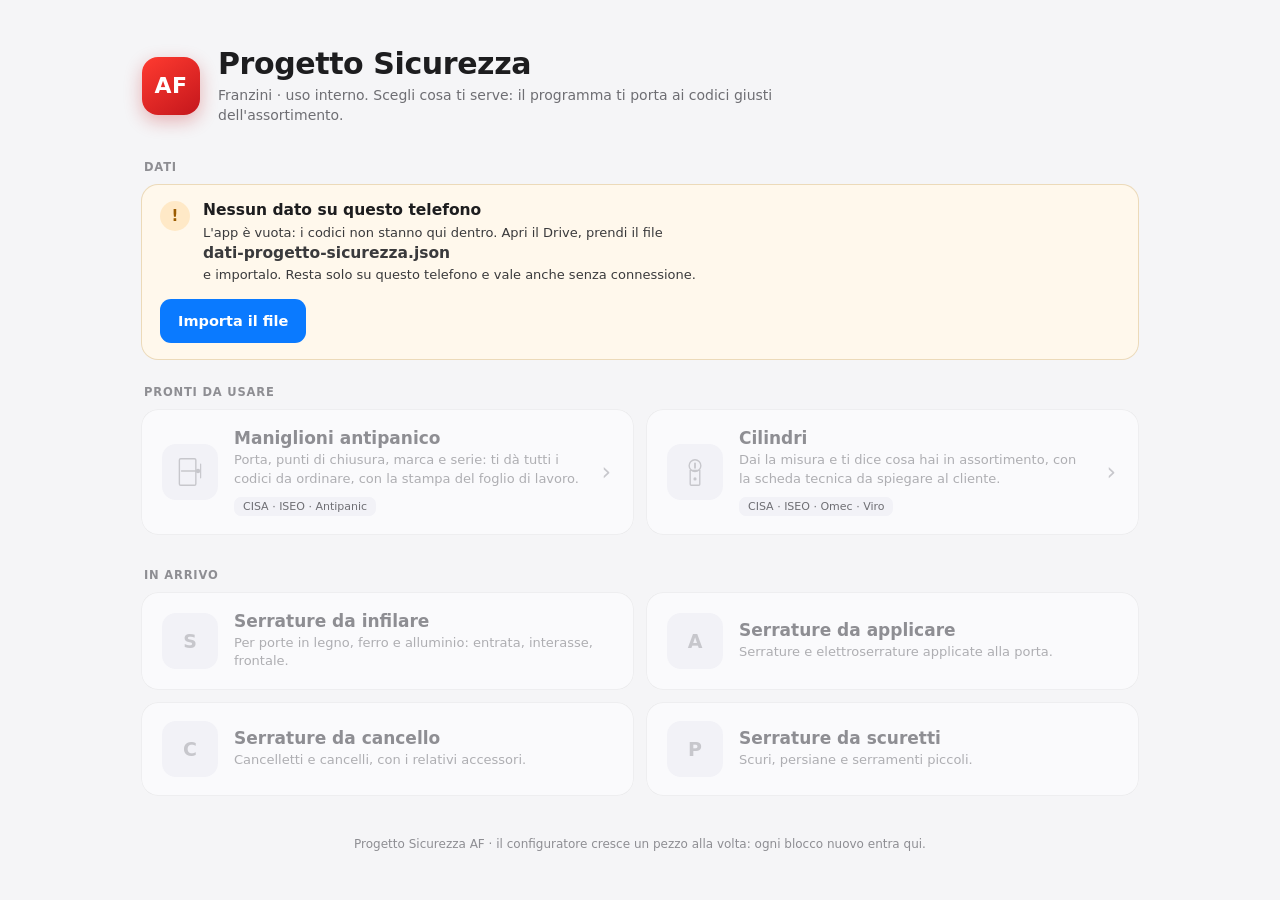
==== index.html @ cfb84ebc "App telefono Progetto Sicurezza AF: solo il programma, senza dati aziendali Interfaccia per cellular" ====
<!doctype html>
<html lang="it">
<head>
<meta charset="utf-8">
<title>Progetto Sicurezza AF</title>
<link rel="stylesheet" href="home.css">
<meta name="viewport" content="width=device-width,initial-scale=1,viewport-fit=cover">
<meta name="theme-color" content="#c4161c">
<meta name="apple-mobile-web-app-capable" content="yes">
<meta name="mobile-web-app-capable" content="yes">
<meta name="apple-mobile-web-app-status-bar-style" content="default">
<meta name="apple-mobile-web-app-title" content="Sicurezza AF">
<meta name="format-detection" content="telephone=no">
<link rel="apple-touch-icon" href="./ico/apple-touch-icon.png">
<link rel="icon" href="./ico/icona-192.png">
<link rel="manifest" href="./manifest.json">
<link rel="stylesheet" href="./mobile.css">
</head>
<body>
<div class="home">
 <header>
  <div class="logo">AF</div>
  <div class="tit">
   <h1>Progetto Sicurezza</h1>
   <p>Franzini · uso interno. Scegli cosa ti serve: il programma ti porta ai codici giusti dell'assortimento.</p>
  </div>
 </header>

 <h2 class="sec">DATI</h2>
 <div id="dati"></div>

 <h2 class="sec">PRONTI DA USARE</h2>
 <div class="grid">

  <a class="mod" href="maniglioni/index.html">
   <div class="ic">
    <svg viewBox="0 0 64 64" fill="none" stroke="currentColor" stroke-width="2.6" stroke-linecap="round">
     <rect x="12" y="7" width="31" height="50" rx="2.5" stroke-width="2.6"/>
     <path d="M16 30h31"/><circle cx="47" cy="30" r="4.2" fill="currentColor" stroke="none"/>
     <path d="M52 17v26" stroke-width="2.2"/>
    </svg>
   </div>
   <div class="tx">
    <b>Maniglioni antipanico</b>
    <p>Porta, punti di chiusura, marca e serie: ti dà tutti i codici da ordinare, con la stampa del foglio di lavoro.</p>
    <span class="tag">CISA · ISEO · Antipanic</span>
   </div>
   <div class="go">›</div>
  </a>

  <a class="mod" href="cilindri/index.html">
   <div class="ic">
    <svg viewBox="0 0 64 64" fill="none" stroke="currentColor" stroke-width="2.6" stroke-linecap="round">
     <circle cx="32" cy="20" r="11"/><path d="M23 29h18v26a2 2 0 0 1-2 2H25a2 2 0 0 1-2-2z"/>
     <path d="M32 16v8" stroke-width="3.4"/><circle cx="32" cy="45" r="3" fill="currentColor" stroke="none"/>
    </svg>
   </div>
   <div class="tx">
    <b>Cilindri</b>
    <p>Dai la misura e ti dice cosa hai in assortimento, con la scheda tecnica da spiegare al cliente.</p>
    <span class="tag">CISA · ISEO · Omec · Viro</span>
   </div>
   <div class="go">›</div>
  </a>

 </div>

 <h2 class="sec">IN ARRIVO</h2>
 <div class="grid">
  <div class="mod soon"><div class="ic">S</div><div class="tx"><b>Serrature da infilare</b><p>Per porte in legno, ferro e alluminio: entrata, interasse, frontale.</p></div></div>
  <div class="mod soon"><div class="ic">A</div><div class="tx"><b>Serrature da applicare</b><p>Serrature e elettroserrature applicate alla porta.</p></div></div>
  <div class="mod soon"><div class="ic">C</div><div class="tx"><b>Serrature da cancello</b><p>Cancelletti e cancelli, con i relativi accessori.</p></div></div>
  <div class="mod soon"><div class="ic">P</div><div class="tx"><b>Serrature da scuretti</b><p>Scuri, persiane e serramenti piccoli.</p></div></div>
 </div>

 <footer>Progetto Sicurezza AF · il configuratore cresce un pezzo alla volta: ogni blocco nuovo entra qui.</footer>
</div>
<script src="./dati.js"></script>
<script src="./dati-home.js"></script>
<script src="./mobile.js"></script>
<script>
if("serviceWorker" in navigator && location.protocol === "https:"){
  window.addEventListener("load", function(){
    navigator.serviceWorker.register("./sw.js", {scope:"./"}).catch(function(){});
  });
}
</script>
</body>
</html>
---- home.css ----
*{margin:0;padding:0;box-sizing:border-box;font-family:Inter,-apple-system,"Segoe UI",system-ui,sans-serif}
body{background:#f5f5f7;color:#1d1d1f;-webkit-font-smoothing:antialiased}
a{text-decoration:none;color:inherit}
.home{max-width:1060px;margin:0 auto;padding:46px 32px 40px}
header{display:flex;gap:18px;align-items:center;margin-bottom:34px}
.logo{width:58px;height:58px;border-radius:16px;background:linear-gradient(145deg,#ff3b30,#c4161c);color:#fff;display:flex;align-items:center;justify-content:center;font-weight:800;font-size:22px;letter-spacing:.5px;box-shadow:0 6px 18px rgba(196,22,28,.3);flex:none}
.tit h1{font-size:30px;letter-spacing:-.4px}
.tit p{font-size:14px;color:#6e6e73;margin-top:4px;max-width:640px;line-height:1.45}
.sec{font-size:11.5px;font-weight:700;color:#8e8e93;letter-spacing:.07em;margin:0 2px 11px}
.grid{display:grid;grid-template-columns:1fr 1fr;gap:14px;margin-bottom:34px}
.mod{display:flex;gap:16px;align-items:center;background:#fff;border-radius:16px;padding:18px 20px;box-shadow:0 1px 3px rgba(0,0,0,.07),0 0 0 .5px rgba(0,0,0,.06);transition:box-shadow .15s,transform .15s}
.mod:not(.soon):hover{box-shadow:0 10px 28px rgba(0,0,0,.12),0 0 0 1px rgba(10,122,255,.4);transform:translateY(-2px)}
.ic{width:56px;height:56px;border-radius:14px;background:#eef3fb;color:#0a7aff;display:flex;align-items:center;justify-content:center;flex:none;font-weight:800;font-size:19px}
.ic svg{width:34px;height:34px}
.tx{flex:1;min-width:0}
.tx b{font-size:17px;display:block}
.tx p{font-size:13px;color:#3a3a3c;margin-top:3px;line-height:1.45}
.tag{display:inline-block;margin-top:8px;font-size:11px;color:#6e6e73;background:#f2f2f7;border-radius:7px;padding:3px 9px}
.go{font-size:24px;color:#c7c7cc;flex:none;padding-right:2px}
.mod.soon{background:#fafafc;box-shadow:0 0 0 .5px rgba(0,0,0,.06);cursor:default}
.mod.soon .ic{background:#f2f2f7;color:#c7c7cc}
.mod.soon .tx b{color:#8e8e93}
.mod.soon .tx p{color:#aeaeb2}
footer{font-size:12px;color:#8e8e93;text-align:center;padding-top:8px}
@media(max-width:820px){.grid{grid-template-columns:1fr}}

/* ---------- riquadro dei dati ---------- */
.dcard{background:#fff;border-radius:16px;padding:16px 18px;margin-bottom:26px;
  box-shadow:0 1px 3px rgba(0,0,0,.07),0 0 0 .5px rgba(0,0,0,.06)}
.dcard.no{background:#fff8ec;box-shadow:0 0 0 1px rgba(205,135,0,.25)}
.dserve{background:#c4161c;color:#fff;border-radius:10px;padding:9px 12px;font-size:13px;
  font-weight:600;margin-bottom:13px}
.dtop{display:flex;gap:13px;align-items:flex-start}
.dpall{width:30px;height:30px;border-radius:50%;background:#e7f7ec;color:#1d7a3a;flex:none;
  display:flex;align-items:center;justify-content:center;font-weight:800;font-size:15px}
.dpall.no{background:#ffe9c7;color:#9a5b00}
.dtop b{font-size:15.5px;display:block}
.dtop p{font-size:13px;color:#3a3a3c;margin-top:4px;line-height:1.5}
.dbtn{display:flex;gap:9px;flex-wrap:wrap;margin-top:14px}
.dbt{height:44px;padding:0 18px;border-radius:11px;font-size:14.5px;font-weight:600;border:none;
  display:inline-flex;align-items:center;justify-content:center;cursor:pointer;font-family:inherit}
.dbt.p{background:#0a7aff;color:#fff}
.dbt.p:active{background:#0068e0}
.dbt.s{background:#f2f2f7;color:#3a3a3c}
.dbt.s:active{background:#e5e5ea}
.af-toast{position:fixed;left:50%;bottom:calc(22px + env(safe-area-inset-bottom,0px));
  transform:translateX(-50%);background:#1d1d1f;color:#fff;padding:12px 18px;border-radius:12px;
  font-size:13.5px;max-width:86vw;line-height:1.4;text-align:center;z-index:90;
  box-shadow:0 10px 30px rgba(0,0,0,.3)}
.af-toast.ok{background:#1d7a3a}
---- mobile.css ----
/* ===== Progetto Sicurezza AF — adattamento per telefono =====
   Si attiva solo sotto gli 860 px: su PC l'aspetto resta quello di prima. */

:root{ --sb: env(safe-area-inset-bottom, 0px); --st: env(safe-area-inset-top, 0px); }

/* il cassetto e il foglio vivono anche fuori dalla media query, nascosti */
.m-dim{position:fixed;inset:0;background:rgba(0,0,0,.38);z-index:65;opacity:0;pointer-events:none;transition:opacity .22s;display:none}
.m-sel{display:none}
.m-ic{display:none}
.m-x{display:none}

@media (max-width: 860px){

/* ---------- base ---------- */
html{-webkit-text-size-adjust:100%}
html,body{height:auto}
body{font-size:15px;overflow:hidden;-webkit-tap-highlight-color:transparent;overscroll-behavior:none}
.m-dim{display:block}
.m-dim.on{opacity:1;pointer-events:auto}

/* ---------- struttura a una colonna ---------- */
.app{display:block;height:auto}
.main{display:flex;flex-direction:column;height:100dvh;min-width:0}

/* ---------- cassetto dei passi (da sinistra) ---------- */
.side{position:fixed;z-index:70;top:0;bottom:0;left:0;width:86vw;max-width:320px;
  padding:calc(16px + var(--st)) 12px calc(16px + var(--sb));
  border-right:none;box-shadow:0 0 44px rgba(0,0,0,.28);
  transform:translateX(-103%);transition:transform .26s cubic-bezier(.3,.8,.3,1)}
.side.open{transform:none}
.side .back{font-size:14px;padding:4px 6px 12px}
.appname{padding-bottom:16px}
.step,.nav{padding:11px 10px;font-size:15px;margin-bottom:3px;border-radius:10px}
.step .ic,.nav .ic{width:27px;height:27px;font-size:13px}
.step .v,.nav .v{font-size:12.5px;max-width:110px}
.brandcard{margin-top:22px}

/* ---------- barra in alto ---------- */
.topbar{min-height:54px;height:auto;flex-wrap:wrap;gap:4px;
  padding:calc(7px + var(--st)) 6px 7px;position:relative;z-index:10}
.m-ic{width:42px;height:42px;border-radius:12px;flex:none;display:flex;align-items:center;
  justify-content:center;color:#1d1d1f;order:1}
.m-ic:active{background:#ececf2}
.m-ic svg{display:block}
.crumb{order:2;flex:1;min-width:0;font-size:15.5px;font-weight:600;color:#1d1d1f;
  white-space:nowrap;overflow:hidden;text-overflow:ellipsis}
.crumb b{font-weight:700}
.m-ic.m-lup{order:3}
.searchwrap{order:4;width:100%;margin:0;padding:0 4px 7px;display:none}
.topbar.sx .searchwrap{display:block}
.search{width:100%;height:42px;font-size:15px;padding:0 12px 0 34px;border-radius:10px}
.searchwrap svg{top:14px;left:12px}
.results{left:4px;right:4px;width:auto;top:46px;max-height:56dvh;border-radius:14px}
.res{padding:11px 10px;font-size:13.5px}

/* ---------- corpo ---------- */
.body{flex-direction:column;gap:9px;padding:9px 10px 0;min-height:0}
.hero{width:100%;flex:none;height:32dvh;min-height:140px;max-height:280px;border-radius:15px}
.body.m-nohero .hero{display:none}
.herocap{margin:0 9px 9px;font-size:11.5px;padding:6px 9px}
.heroseg{top:9px;left:9px;font-size:12.5px}
.heroseg button{padding:7px 13px}
.content{min-height:0}
.scroll{padding:2px 2px 6px;overflow-x:hidden}

/* ---------- piede: passo + indietro + continua ---------- */
.foot{display:grid;grid-template-columns:1fr auto auto;gap:7px;align-items:center;
  padding:8px 10px calc(9px + var(--sb));
  border-top:.5px solid rgba(0,0,0,.09);background:rgba(251,251,253,.97);
  -webkit-backdrop-filter:blur(10px);backdrop-filter:blur(10px)}
.foot .prog{display:none}
.foot>span{font-size:12px!important;white-space:nowrap;overflow:hidden;text-overflow:ellipsis}
.btn{height:46px;padding:0 17px;font-size:15px;border-radius:12px}
.btn.s,.btn.p{box-shadow:none}
.btn.p{background:#0a7aff;box-shadow:0 3px 10px rgba(10,122,255,.3)}

/* ---------- barretta "scelti", apre il foglio dal basso ---------- */
.m-sel{display:flex;align-items:center;gap:10px;flex:none;background:#fff;border-radius:12px;
  padding:10px 13px;margin:0 0 8px;font-size:14px;text-align:left;width:100%;
  box-shadow:0 1px 3px rgba(0,0,0,.08),0 0 0 .5px rgba(0,0,0,.06)}
.m-sel:active{background:#f6f6f8}
.m-sel .n{min-width:26px;height:26px;padding:0 8px;border-radius:13px;background:#0a7aff;color:#fff;
  display:flex;align-items:center;justify-content:center;font-size:13px;font-weight:700;flex:none}
.m-sel .n.z{background:#d1d1d6;color:#fff}
.m-sel .tx2{flex:1;min-width:0;white-space:nowrap;overflow:hidden;text-overflow:ellipsis}
.m-sel .go2{color:#0a7aff;font-weight:600;flex:none}

/* ---------- pannello laterale → foglio dal basso ---------- */
.insp{position:fixed;z-index:70;left:0;right:0;bottom:0;top:auto;width:auto;max-height:82dvh;
  border-left:none;border-radius:20px 20px 0 0;background:#f6f6f9;
  box-shadow:0 -12px 44px rgba(0,0,0,.26);
  padding:8px 14px calc(14px + var(--sb));
  transform:translateY(103%);transition:transform .28s cubic-bezier(.3,.8,.3,1)}
.insp.open{transform:none}
.insp::before{content:"";display:block;width:40px;height:4.5px;border-radius:3px;background:#c7c7cc;
  margin:2px auto 12px;flex:none}
.m-x{display:block;position:absolute;top:12px;right:12px;width:36px;height:36px;border-radius:18px;
  font-size:26px;line-height:1;color:#8e8e93;background:rgba(0,0,0,.05)}
.insp h2{font-size:17px}
.insp .c{font-size:12.5px;margin:3px 0 11px}
.lines{max-height:44dvh}
.ln{padding:12px;margin-bottom:9px}
.ln b{font-size:13.5px}
.ln span{font-size:12px}
.inbtn{gap:9px;margin-top:11px}
.inbtn .btn{flex:1;height:48px}

/* ---------- scheda del cilindro ---------- */
.sheet{padding:0;align-items:flex-end}
.sh-box{width:100%;max-height:93dvh;border-radius:20px 20px 0 0}
.sh-c{padding:20px 17px 8px}
.sh-x{top:10px;right:10px;font-size:28px;padding:6px 10px}
.sh-h{padding-right:40px;gap:12px}
.sh-h h2{font-size:18px}
.sh-big{font-size:16px;margin:14px 0 4px}
.sh-sub{font-size:13.5px}
.sh-g{grid-template-columns:1fr;gap:14px}
.sh-b{padding:11px 15px calc(12px + var(--sb));flex-direction:column-reverse;gap:9px}
.sh-b .btn{width:100%}

/* ---------- gestione codici (parte nascosta) ---------- */
.gest{padding:0}
.gbox{width:100vw;height:100dvh;border-radius:0}
.ghead{flex-wrap:wrap;padding:calc(11px + var(--st)) 13px 11px}
.gsearch{width:100%!important}
.gbody{grid-template-columns:1fr}
.gform{border-left:none;border-top:.5px solid rgba(0,0,0,.1);padding:16px 15px calc(20px + var(--sb))}
.g2{grid-template-columns:1fr}
.glist{padding:9px 11px}
.grow{padding:11px 10px}

/* ---------- contenuti ---------- */
h1{font-size:22px}
.sub{font-size:13.5px;margin:5px 0 14px}
.opts{gap:10px}
.opts.grid{grid-template-columns:1fr}
.opt{padding:13px 14px;gap:11px;border-radius:13px}
.opt .mini{width:56px;height:68px}
.opt b{font-size:15.5px}
.opt p{font-size:13px}
.radio,.check{width:24px;height:24px}
.sel .radio{border-width:7px}
.row2{grid-template-columns:1fr;gap:10px}
.field{padding:13px}
.big{font-size:24px;min-width:90px}
.chips{gap:7px}
.chip{padding:10px 15px;font-size:14px}
.group{margin-bottom:18px}
.table{font-size:11.5px}
.table th,.table td{padding:8px 8px}
.warn,.info,.info2{font-size:13px;padding:12px 13px}
.brandlogo{width:56px;height:56px;font-size:14px}

/* cilindri */
.mis{grid-template-columns:1fr;gap:9px}
.mis>*{min-width:0}
.mbox{min-width:0;padding:11px 12px 12px}
.mbox label{font-size:13px}
.mbox input{width:auto;flex:1;min-width:0;font-size:30px;padding:4px 8px}
.mbox .row{margin:6px 0 9px}
.mbox .row span{font-size:14px}
/* le misure rapide su una riga sola che scorre di lato */
.quick{gap:6px;flex-wrap:nowrap;overflow-x:auto;scrollbar-width:none;-webkit-overflow-scrolling:touch;
  padding:2px 0 4px;scroll-snap-type:x proximity}
.quick::-webkit-scrollbar{display:none}
.quick button{flex:0 0 auto;min-width:50px;padding:10px 12px;font-size:15px;scroll-snap-align:start}
.cil{padding:12px;gap:10px;border-radius:13px}
.cil .sz{width:66px;font-size:17px;padding:7px 0}
.cil .sz small{font-size:9.5px}
.cil .t b{font-size:15px}
.cil .t .df{font-size:13px}
.cil .t .dsc{white-space:normal;font-size:11.5px}
.addb{width:38px;height:38px;font-size:20px}
.cfr{padding:14px 15px}
.cfr-r{padding:9px 0}
.rh{font-size:12.5px;margin:18px 2px 8px}

/* la lente di ricerca dentro il cassetto non serve */
.side .searchwrap{display:none}
}

/* ---------- home ---------- */
@media (max-width: 860px){
  .home{padding:calc(22px + var(--st)) 16px calc(28px + var(--sb))}
  .home header{gap:13px;margin-bottom:24px}
  .home .logo{width:50px;height:50px;font-size:19px;border-radius:14px}
  .home .tit h1{font-size:24px}
  .home .tit p{font-size:13.5px}
  .home .grid{gap:11px;margin-bottom:26px}
  .home .mod{padding:15px 15px;gap:13px;border-radius:15px}
  .home .ic{width:50px;height:50px}
  .home .ic svg{width:30px;height:30px}
  .home .tx b{font-size:16.5px}
  .home .tx p{font-size:12.5px}
  .home .mod:active:not(.soon){background:#f6f6f8}
}

/* telefoni stretti */
@media (max-width: 400px){
  .foot>span{display:none}
  .foot{grid-template-columns:auto 1fr}
  .foot .btn.p{justify-self:end}
}
@media (max-width: 380px){
  .cil .sz{width:58px;font-size:15.5px}
  .mbox input{font-size:28px}
  .btn{padding:0 13px;font-size:14.5px}
  .crumb{font-size:14.5px}
}

/* ---------- stampa: solo il foglio di lavoro ---------- */
@media print{
  .side,.topbar,.foot,.hero,.m-dim,.m-sel,.m-x,.sheet,.gest,.inbtn,.searchwrap{display:none!important}
  html,body,.app,.main,.body,.content,.scroll,.insp,.lines{height:auto!important;max-height:none!important;
    overflow:visible!important;display:block!important;padding:0!important;margin:0!important;
    background:#fff!important;transform:none!important;position:static!important;
    box-shadow:none!important;border-radius:0!important}
  .insp{margin-top:14px!important;border-top:1px solid #999!important;padding-top:10px!important}
  .insp::before{display:none!important}
  .opt,.cil,.table,.field,.cfr,.ln{box-shadow:none!important;border:.5px solid #bbb!important;
    break-inside:avoid;page-break-inside:avoid}
  @page{margin:12mm}
}
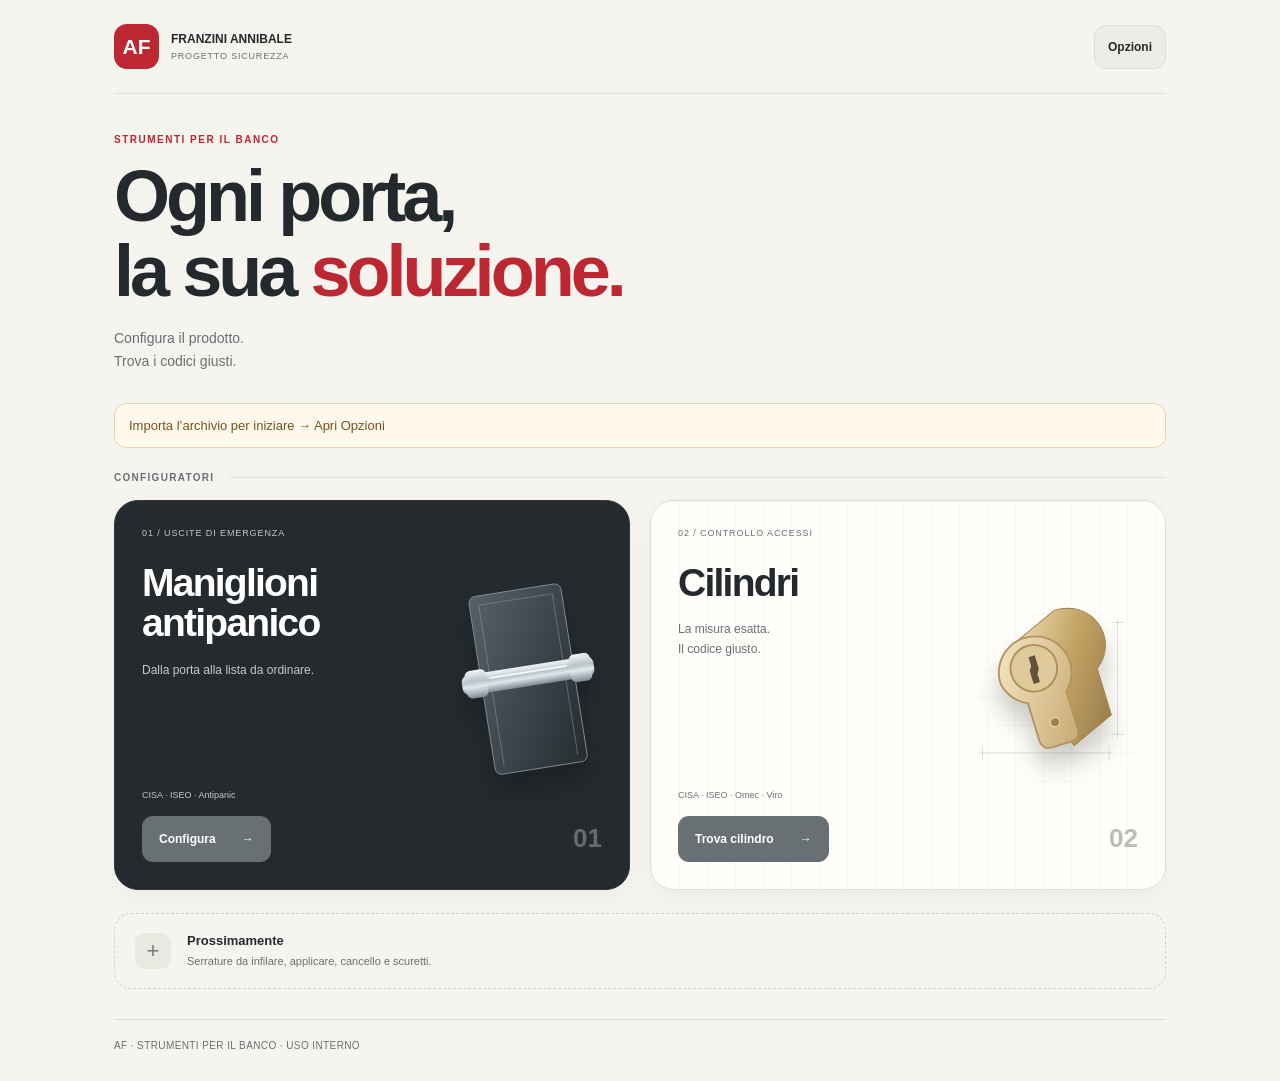
==== commit 8f25c96b: "Build AF premium home with archive in accessible options dialog" ====
--- a/index.html
+++ b/index.html
@@ -1,89 +1,31 @@
 <!doctype html>
-<html lang="it">
-<head>
-<meta charset="utf-8">
-<title>Progetto Sicurezza AF</title>
-<link rel="stylesheet" href="home.css">
-<meta name="viewport" content="width=device-width,initial-scale=1,viewport-fit=cover">
-<meta name="theme-color" content="#c4161c">
-<meta name="apple-mobile-web-app-capable" content="yes">
-<meta name="mobile-web-app-capable" content="yes">
-<meta name="apple-mobile-web-app-status-bar-style" content="default">
-<meta name="apple-mobile-web-app-title" content="Sicurezza AF">
-<meta name="format-detection" content="telephone=no">
-<link rel="apple-touch-icon" href="./ico/apple-touch-icon.png">
-<link rel="icon" href="./ico/icona-192.png">
-<link rel="manifest" href="./manifest.json">
-<link rel="stylesheet" href="./mobile.css">
-</head>
-<body>
-<div class="home">
- <header>
-  <div class="logo">AF</div>
-  <div class="tit">
-   <h1>Progetto Sicurezza</h1>
-   <p>Franzini · uso interno. Scegli cosa ti serve: il programma ti porta ai codici giusti dell'assortimento.</p>
-  </div>
- </header>
-
- <h2 class="sec">DATI</h2>
- <div id="dati"></div>
-
- <h2 class="sec">PRONTI DA USARE</h2>
- <div class="grid">
-
-  <a class="mod" href="maniglioni/index.html">
-   <div class="ic">
-    <svg viewBox="0 0 64 64" fill="none" stroke="currentColor" stroke-width="2.6" stroke-linecap="round">
-     <rect x="12" y="7" width="31" height="50" rx="2.5" stroke-width="2.6"/>
-     <path d="M16 30h31"/><circle cx="47" cy="30" r="4.2" fill="currentColor" stroke="none"/>
-     <path d="M52 17v26" stroke-width="2.2"/>
-    </svg>
-   </div>
-   <div class="tx">
-    <b>Maniglioni antipanico</b>
-    <p>Porta, punti di chiusura, marca e serie: ti dà tutti i codici da ordinare, con la stampa del foglio di lavoro.</p>
-    <span class="tag">CISA · ISEO · Antipanic</span>
-   </div>
-   <div class="go">›</div>
-  </a>
-
-  <a class="mod" href="cilindri/index.html">
-   <div class="ic">
-    <svg viewBox="0 0 64 64" fill="none" stroke="currentColor" stroke-width="2.6" stroke-linecap="round">
-     <circle cx="32" cy="20" r="11"/><path d="M23 29h18v26a2 2 0 0 1-2 2H25a2 2 0 0 1-2-2z"/>
-     <path d="M32 16v8" stroke-width="3.4"/><circle cx="32" cy="45" r="3" fill="currentColor" stroke="none"/>
-    </svg>
-   </div>
-   <div class="tx">
-    <b>Cilindri</b>
-    <p>Dai la misura e ti dice cosa hai in assortimento, con la scheda tecnica da spiegare al cliente.</p>
-    <span class="tag">CISA · ISEO · Omec · Viro</span>
-   </div>
-   <div class="go">›</div>
-  </a>
-
- </div>
-
- <h2 class="sec">IN ARRIVO</h2>
- <div class="grid">
-  <div class="mod soon"><div class="ic">S</div><div class="tx"><b>Serrature da infilare</b><p>Per porte in legno, ferro e alluminio: entrata, interasse, frontale.</p></div></div>
-  <div class="mod soon"><div class="ic">A</div><div class="tx"><b>Serrature da applicare</b><p>Serrature e elettroserrature applicate alla porta.</p></div></div>
-  <div class="mod soon"><div class="ic">C</div><div class="tx"><b>Serrature da cancello</b><p>Cancelletti e cancelli, con i relativi accessori.</p></div></div>
-  <div class="mod soon"><div class="ic">P</div><div class="tx"><b>Serrature da scuretti</b><p>Scuri, persiane e serramenti piccoli.</p></div></div>
- </div>
-
- <footer>Progetto Sicurezza AF · il configuratore cresce un pezzo alla volta: ogni blocco nuovo entra qui.</footer>
-</div>
-<script src="./dati.js"></script>
-<script src="./dati-home.js"></script>
-<script src="./mobile.js"></script>
+<html lang="it"><head><meta charset="utf-8"><meta name="viewport" content="width=device-width,initial-scale=1,viewport-fit=cover"><title>Progetto Sicurezza AF</title><meta name="theme-color" content="#f6f4ef"><meta name="apple-mobile-web-app-capable" content="yes"><meta name="mobile-web-app-capable" content="yes"><meta name="apple-mobile-web-app-title" content="Sicurezza AF"><meta name="format-detection" content="telephone=no"><link rel="manifest" href="./manifest.json"><link rel="icon" href="./ico/icona-192.png"><link rel="apple-touch-icon" href="./ico/apple-touch-icon.png">
+<style>
+:root{color-scheme:light;--paper:#f6f4ef;--ink:#24292d;--muted:#697073;--red:#bd2731;--line:#deded7}*{box-sizing:border-box}body{margin:0;background:var(--paper);color:var(--ink);font-family:Inter,-apple-system,BlinkMacSystemFont,'Segoe UI',sans-serif;-webkit-font-smoothing:antialiased}button,input{font:inherit}button,a{-webkit-tap-highlight-color:transparent}a{color:inherit;text-decoration:none}:focus-visible{outline:3px solid #246cad;outline-offset:5px}[hidden]{display:none!important}.home{max-width:1100px;margin:auto;padding:calc(24px + env(safe-area-inset-top,0px)) 24px calc(30px + env(safe-area-inset-bottom,0px))}.top,.brand{display:flex;align-items:center;gap:12px}.top{justify-content:space-between;padding-bottom:24px;border-bottom:1px solid var(--line)}.brand{min-width:0}.brand-mark{display:grid;place-items:center;flex-shrink:0;width:45px;height:45px;border-radius:13px;background:var(--red);color:white;font-weight:850;font-size:21px}.brand-copy strong{display:block;font-size:12px}.brand-copy span{display:block;margin-top:5px;font-size:9px;color:var(--muted);letter-spacing:.09em}.settings,.close{min-height:44px;padding:0 13px;border:1px solid var(--line);border-radius:12px;background:#eeece6;color:var(--ink);cursor:pointer;font-size:12px;font-weight:650;flex-shrink:0}.intro{padding:40px 0 30px}.eyebrow{margin:0 0 14px;color:var(--red);font-size:10px;font-weight:750;letter-spacing:.15em}h1{margin:0;font-size:clamp(39px,7vw,72px);line-height:1.04;letter-spacing:-.055em;font-weight:800}h1 span{color:var(--red)}.intro-copy{margin:18px 0 0;color:var(--muted);font-size:14px;line-height:1.65}.section-label{display:flex;align-items:center;gap:16px;margin:10px 0 17px;font-size:10px;letter-spacing:.13em;color:var(--muted)}.section-label:after{content:'';height:1px;flex:1;background:var(--line)}.modules{display:grid;grid-template-columns:1fr 1fr;gap:20px}.mod{position:relative;isolation:isolate;overflow:hidden;display:flex;flex-direction:column;min-height:390px;padding:27px;border:1px solid var(--line);border-radius:24px;background:#fffefa;box-shadow:0 10px 25px #24292d08;transition:transform .25s,box-shadow .25s}.mod.dark{background:#242a2e;color:white;border-color:#30373b}.mod:before{content:'';position:absolute;z-index:-1;inset:0;pointer-events:none;background-image:linear-gradient(#7777770a 1px,transparent 1px),linear-gradient(90deg,#7777770a 1px,transparent 1px);background-size:28px 28px}.kicker{margin:0 0 25px;font-size:9px;letter-spacing:.1em;color:var(--muted)}.dark .kicker,.dark .description,.dark .brands{color:#c1c9cc}.mod h2{margin:0;max-width:65%;font-size:clamp(29px,3.3vw,39px);line-height:1.04;letter-spacing:-.045em}.description{max-width:57%;margin:17px 0 0;font-size:12px;line-height:1.6;color:var(--muted)}.art{position:absolute;z-index:-1;right:-5px;top:73px;width:49%;height:205px;filter:drop-shadow(0 18px 12px #0003)}.brands{margin:auto 0 16px;padding-top:28px;font-size:9px;color:var(--muted)}.bottom{display:flex;align-items:center;justify-content:space-between;gap:12px}.action{display:inline-flex;align-items:center;justify-content:space-between;gap:26px;min-height:46px;padding:0 17px;border-radius:11px;background:var(--ink);color:white;font-size:12px;font-weight:700}.dark .action{background:var(--red)}.number{font-size:26px;font-weight:750;opacity:.3}.mod.soon .action{background:#697073}.mod.soon{opacity:.72}.future{display:flex;align-items:center;gap:16px;margin-top:23px;padding:19px 20px;border:1px dashed #d2d3cc;border-radius:17px}.future-icon{display:grid;place-items:center;width:36px;height:36px;flex-shrink:0;border-radius:10px;background:#e9e8e1;font-size:22px;color:#757b78}.future h2{margin:0;font-size:13px}.future p{margin:5px 0 0;font-size:11px;color:var(--muted);line-height:1.5}footer{margin-top:30px;padding-top:20px;border-top:1px solid var(--line);color:var(--muted);font-size:10px;letter-spacing:.04em}.archive-notice{display:block;width:100%;margin:0 0 24px;padding:14px;text-align:left;border:1px solid #e9d2a8;border-radius:12px;background:#fff9ed;color:#77521c;font-size:13px;cursor:pointer}dialog{width:min(500px,calc(100% - 28px));max-height:calc(100dvh - 40px);padding:0;border:1px solid var(--line);border-radius:23px;background:var(--paper);color:var(--ink);box-shadow:0 30px 90px #0003}dialog::backdrop{background:#161c2390;backdrop-filter:blur(5px)}.options-head{display:flex;justify-content:space-between;align-items:center;padding:22px;border-bottom:1px solid var(--line)}.options-head h2{margin:0;font-size:21px}.close{width:44px;font-size:24px}.options-body{padding:22px}.options-body h3{margin:0 0 16px;font-size:15px}.dcard{padding:18px;border:1px solid var(--line);border-radius:15px;background:white}.dcard.no{background:#fff9ed;border-color:#e9d2a8}.dserve{margin-bottom:14px;padding:12px;border-radius:10px;background:#fbe8e7;color:#92232a;font-size:13px;line-height:1.5}.dtop{display:flex;align-items:flex-start;gap:12px}.dpall{display:grid;place-items:center;flex-shrink:0;width:30px;height:30px;border-radius:9px;background:#e6f1e7;color:#2e653b}.dpall.no{background:#f7e5be;color:#825d15}.dtop b{font-size:14px}.dtop p{margin:6px 0 0;font-size:12px;color:var(--muted);line-height:1.6;overflow-wrap:anywhere}.dbtn{display:flex;flex-wrap:wrap;gap:9px;margin-top:17px}.dbt{display:inline-flex;align-items:center;justify-content:center;min-height:44px;padding:10px 14px;border:1px solid var(--line);border-radius:10px;background:#eeece6;color:var(--ink);font-size:12px;font-weight:650;cursor:pointer}.dbt.p{background:var(--red);border-color:var(--red);color:white}.dbt:focus-within{outline:3px solid #246cad;outline-offset:3px}.dbt input[type=file]{display:block!important;position:absolute;width:1px;height:1px;opacity:0;overflow:hidden}.af-toast{position:fixed;z-index:100;left:50%;bottom:calc(22px + env(safe-area-inset-bottom,0px));transform:translateX(-50%);width:max-content;max-width:90vw;padding:13px 18px;border-radius:12px;background:var(--ink);color:white;font-size:13px;text-align:center;box-shadow:0 10px 30px #0003}.af-toast.ok{background:#28623b}@media(hover:hover){.mod:not(.soon):hover{transform:translateY(-4px);box-shadow:0 18px 35px #24292d15}}@media(max-width:720px){.home{padding-left:20px;padding-right:20px}.modules{grid-template-columns:1fr;gap:16px}.mod{min-height:310px;padding:23px}.mod h2{font-size:34px}.kicker{margin-bottom:22px}.art{top:59px;height:180px}.intro{padding-top:33px}}@media(max-width:370px){.brand-copy strong{font-size:10px}.brand-copy span{font-size:8px}.settings{padding:0 9px}.mod h2{font-size:30px}.description{font-size:11px}h1{font-size:36px}}@media(prefers-reduced-motion:no-preference){.intro{animation:enter .45s ease-out both}.mod{animation:enter .5s ease-out both}.mod:nth-child(2){animation-delay:.08s}@keyframes enter{from{opacity:0;translate:0 10px}to{opacity:1;translate:0 0}}}@media(prefers-reduced-motion:reduce){*,*:before,*:after{animation:none!important;transition:none!important}}
+</style></head><body>
+<main class="home"><header class="top"><div class="brand"><div class="brand-mark" aria-hidden="true">AF</div><div class="brand-copy"><strong>FRANZINI ANNIBALE</strong><span>PROGETTO SICUREZZA</span></div></div><button class="settings" id="open-options" type="button" aria-haspopup="dialog" aria-controls="options">Opzioni</button></header>
+<section class="intro" aria-labelledby="home-title"><p class="eyebrow">STRUMENTI PER IL BANCO</p><h1 id="home-title">Ogni porta,<br>la sua <span>soluzione.</span></h1><p class="intro-copy">Configura il prodotto.<br>Trova i codici giusti.</p></section>
+<button id="archive-notice" class="archive-notice" type="button" hidden>Importa l’archivio per iniziare → Apri Opzioni</button>
+<h2 class="section-label" id="modules-title">CONFIGURATORI</h2><section class="modules" aria-labelledby="modules-title">
+<a class="mod dark" href="./maniglioni/index.html"><p class="kicker">01 / USCITE DI EMERGENZA</p><h2>Maniglioni<br>antipanico</h2><p class="description">Dalla porta alla lista da ordinare.</p><svg class="art" viewBox="0 0 220 220" fill="none" aria-hidden="true"><defs><linearGradient id="door" x2="1" y2="1"><stop stop-color="#566169"/><stop offset="1" stop-color="#252c30"/></linearGradient><linearGradient id="steel" x1="0" y1="0" x2="0" y2="1"><stop stop-color="#f2f5f6"/><stop offset=".4" stop-color="#b7c4ca"/><stop offset=".6" stop-color="#e2e8eb"/><stop offset="1" stop-color="#7a8a94"/></linearGradient></defs><g transform="translate(16 6) rotate(-9 105 110)"><rect x="66" y="12" width="100" height="193" rx="7" fill="url(#door)" stroke="#7e8b93"/><path d="M76 197V22h80v175" stroke="#a4b1b7" stroke-opacity=".4"/><rect x="45" y="94" width="143" height="22" rx="8" fill="url(#steel)"/><rect x="49" y="90" width="23" height="30" rx="6" fill="url(#steel)"/><rect x="162" y="90" width="23" height="30" rx="6" fill="url(#steel)"/><path d="M75 101h84" stroke="#f6f8f9" stroke-width="2"/></g></svg><p class="brands">CISA · ISEO · Antipanic</p><div class="bottom"><span class="action">Configura <span aria-hidden="true">→</span></span><span class="number" aria-hidden="true">01</span></div></a>
+<a class="mod" href="./cilindri/index.html"><p class="kicker">02 / CONTROLLO ACCESSI</p><h2>Cilindri</h2><p class="description">La misura esatta.<br>Il codice giusto.</p><svg class="art" viewBox="0 0 220 220" fill="none" aria-hidden="true"><defs><linearGradient id="brass" x2="1" y2="1"><stop stop-color="#f0dfb6"/><stop offset=".45" stop-color="#c4a465"/><stop offset="1" stop-color="#897043"/></linearGradient><linearGradient id="brass-front" x2="1" y2="1"><stop stop-color="#f6e8c8"/><stop offset="1" stop-color="#c4a56b"/></linearGradient></defs><g opacity=".35" stroke="#9b9f94"><path d="M40 192h144M44 184v16m136-16v16M189 48v128m-7-124h14m-14 120h14"/></g><g transform="translate(0 2) rotate(-17 115 110)"><path d="M94 62l48-20c44 0 58 51 26 73v52l-48 20-26-72z" fill="url(#brass)" stroke="#9d804c"/><path d="M64 100a39 39 0 1 1 65 29v43a10 10 0 0 1-10 10H96a10 10 0 0 1-10-10v-43a39 39 0 0 1-22-29z" fill="url(#brass-front)" stroke="#b3945f" stroke-width="2"/><circle cx="103" cy="95" r="25" fill="#dfca9c" stroke="#af9056" stroke-width="2"/><path d="M101 82h7v15l-3 5v9h-7V96l3-4z" fill="#60533a"/><circle cx="108" cy="157" r="5" fill="#9f8149" stroke="#f2dfb5"/></g></svg><p class="brands">CISA · ISEO · Omec · Viro</p><div class="bottom"><span class="action">Trova cilindro <span aria-hidden="true">→</span></span><span class="number" aria-hidden="true">02</span></div></a></section>
+<aside class="future" aria-labelledby="future-title"><span class="future-icon" aria-hidden="true">+</span><div><h2 id="future-title">Prossimamente</h2><p>Serrature da infilare, applicare, cancello e scuretti.</p></div></aside><footer>AF · STRUMENTI PER IL BANCO · USO INTERNO</footer></main>
+<dialog id="options" aria-labelledby="options-title"><div class="options-head"><h2 id="options-title">Opzioni</h2><button type="button" class="close" id="close-options" aria-label="Chiudi opzioni">×</button></div><div class="options-body"><h3>Archivio dati</h3><div id="dati"></div></div></dialog>
+<script src="./dati.js"></script><script src="./dati-home.js"></script>
 <script>
-if("serviceWorker" in navigator && location.protocol === "https:"){
-  window.addEventListener("load", function(){
-    navigator.serviceWorker.register("./sw.js", {scope:"./"}).catch(function(){});
-  });
-}
-</script>
-</body>
-</html>
+'use strict';
+const options=document.getElementById('options');
+const opener=document.getElementById('open-options');
+const notice=document.getElementById('archive-notice');
+function openOptions(){if(!options.open)options.showModal();}
+opener.addEventListener('click',openOptions);
+notice.addEventListener('click',openOptions);
+document.getElementById('close-options').addEventListener('click',()=>options.close());
+options.addEventListener('click',e=>{if(e.target!==options)return;const b=options.getBoundingClientRect();if(e.clientX<b.left||e.clientX>b.right||e.clientY<b.top||e.clientY>b.bottom)options.close();});
+function syncArchive(){let ready=false;try{ready=!!(window.AF&&window.AF.leggi());}catch(e){console.warn('Archivio non disponibile',e);}notice.hidden=ready;document.querySelectorAll('.mod[href]').forEach(a=>{a.classList.toggle('soon',!ready);a.setAttribute('aria-disabled',String(!ready));a.tabIndex=ready?0:-1;});}
+new MutationObserver(syncArchive).observe(document.getElementById('dati'),{childList:true});
+syncArchive();
+document.querySelectorAll('.mod[href]').forEach(a=>a.addEventListener('click',e=>{if(a.getAttribute('aria-disabled')==='true'){e.preventDefault();openOptions();}}));
+if(new URLSearchParams(location.search).has('serve'))openOptions();
+if('serviceWorker' in navigator&&location.protocol==='https:'){window.addEventListener('load',()=>{navigator.serviceWorker.register('./sw.js',{scope:'./'}).then(r=>r.update()).catch(e=>console.warn('Aggiornamento offline non riuscito',e));});}
+</script></body></html>
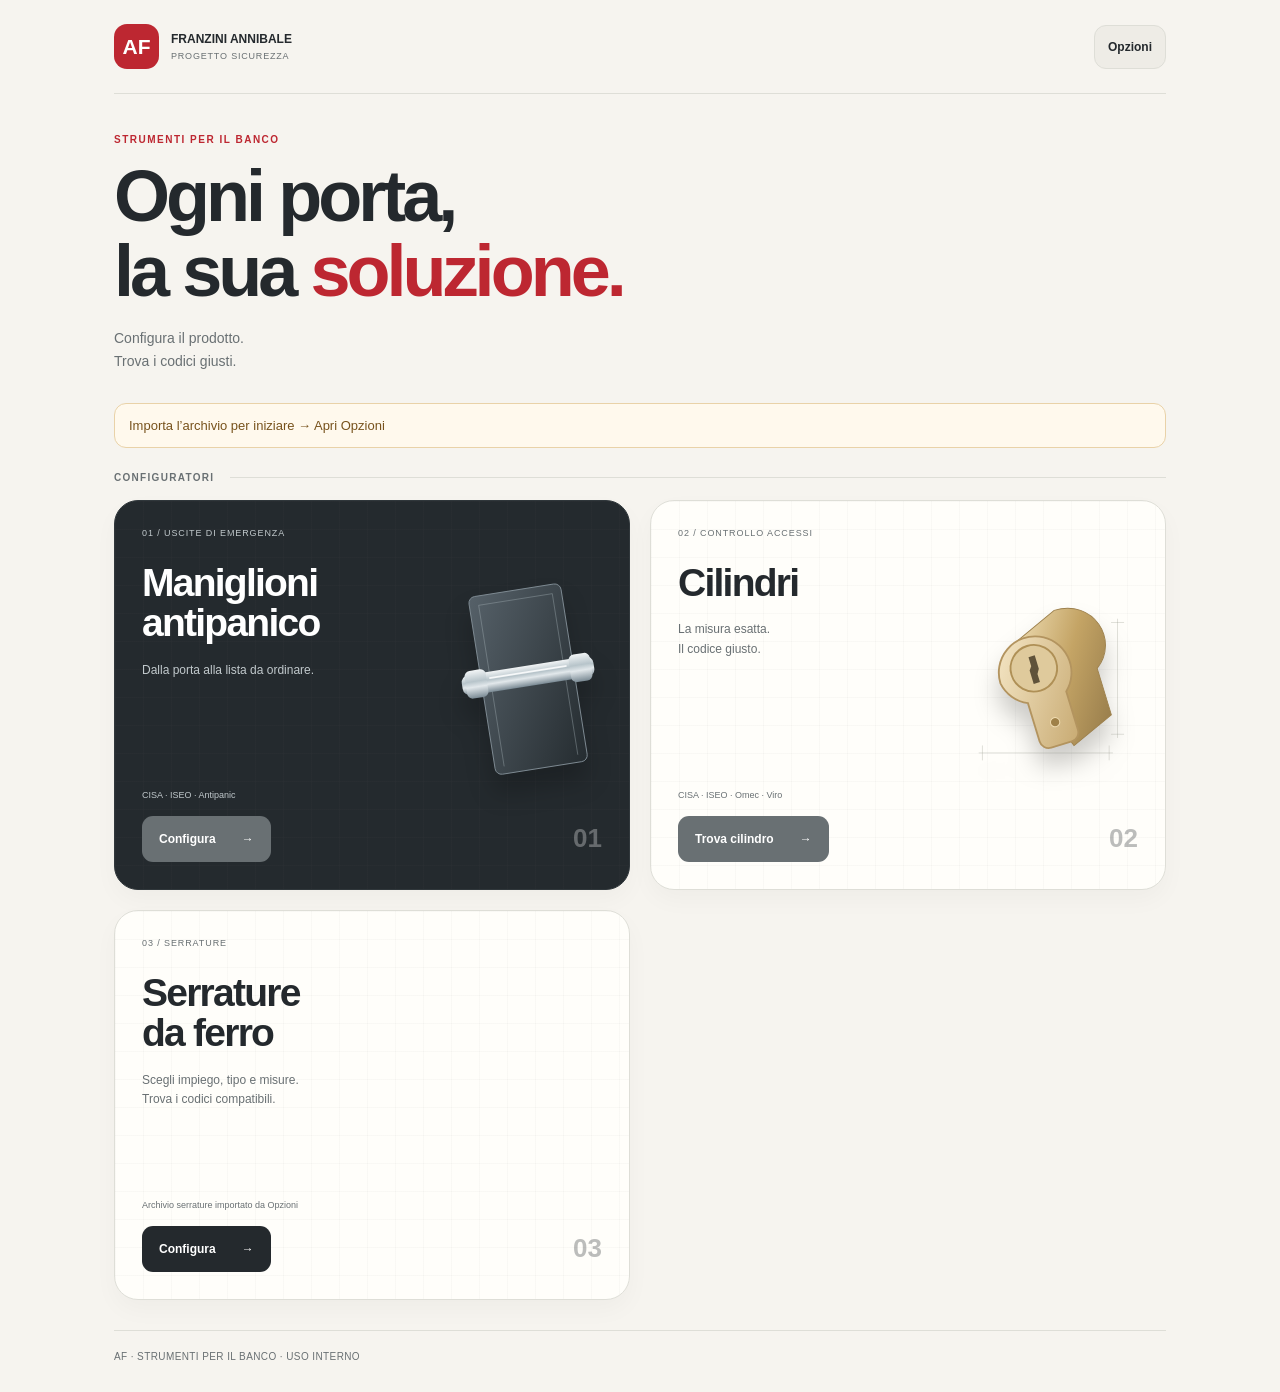
==== commit e6a5d1b0: "Add serrature da ferro configurator to home" ====
--- a/index.html
+++ b/index.html
@@ -8,8 +8,9 @@
 <button id="archive-notice" class="archive-notice" type="button" hidden>Importa l’archivio per iniziare → Apri Opzioni</button>
 <h2 class="section-label" id="modules-title">CONFIGURATORI</h2><section class="modules" aria-labelledby="modules-title">
 <a class="mod dark" href="./maniglioni/index.html"><p class="kicker">01 / USCITE DI EMERGENZA</p><h2>Maniglioni<br>antipanico</h2><p class="description">Dalla porta alla lista da ordinare.</p><svg class="art" viewBox="0 0 220 220" fill="none" aria-hidden="true"><defs><linearGradient id="door" x2="1" y2="1"><stop stop-color="#566169"/><stop offset="1" stop-color="#252c30"/></linearGradient><linearGradient id="steel" x1="0" y1="0" x2="0" y2="1"><stop stop-color="#f2f5f6"/><stop offset=".4" stop-color="#b7c4ca"/><stop offset=".6" stop-color="#e2e8eb"/><stop offset="1" stop-color="#7a8a94"/></linearGradient></defs><g transform="translate(16 6) rotate(-9 105 110)"><rect x="66" y="12" width="100" height="193" rx="7" fill="url(#door)" stroke="#7e8b93"/><path d="M76 197V22h80v175" stroke="#a4b1b7" stroke-opacity=".4"/><rect x="45" y="94" width="143" height="22" rx="8" fill="url(#steel)"/><rect x="49" y="90" width="23" height="30" rx="6" fill="url(#steel)"/><rect x="162" y="90" width="23" height="30" rx="6" fill="url(#steel)"/><path d="M75 101h84" stroke="#f6f8f9" stroke-width="2"/></g></svg><p class="brands">CISA · ISEO · Antipanic</p><div class="bottom"><span class="action">Configura <span aria-hidden="true">→</span></span><span class="number" aria-hidden="true">01</span></div></a>
-<a class="mod" href="./cilindri/index.html"><p class="kicker">02 / CONTROLLO ACCESSI</p><h2>Cilindri</h2><p class="description">La misura esatta.<br>Il codice giusto.</p><svg class="art" viewBox="0 0 220 220" fill="none" aria-hidden="true"><defs><linearGradient id="brass" x2="1" y2="1"><stop stop-color="#f0dfb6"/><stop offset=".45" stop-color="#c4a465"/><stop offset="1" stop-color="#897043"/></linearGradient><linearGradient id="brass-front" x2="1" y2="1"><stop stop-color="#f6e8c8"/><stop offset="1" stop-color="#c4a56b"/></linearGradient></defs><g opacity=".35" stroke="#9b9f94"><path d="M40 192h144M44 184v16m136-16v16M189 48v128m-7-124h14m-14 120h14"/></g><g transform="translate(0 2) rotate(-17 115 110)"><path d="M94 62l48-20c44 0 58 51 26 73v52l-48 20-26-72z" fill="url(#brass)" stroke="#9d804c"/><path d="M64 100a39 39 0 1 1 65 29v43a10 10 0 0 1-10 10H96a10 10 0 0 1-10-10v-43a39 39 0 0 1-22-29z" fill="url(#brass-front)" stroke="#b3945f" stroke-width="2"/><circle cx="103" cy="95" r="25" fill="#dfca9c" stroke="#af9056" stroke-width="2"/><path d="M101 82h7v15l-3 5v9h-7V96l3-4z" fill="#60533a"/><circle cx="108" cy="157" r="5" fill="#9f8149" stroke="#f2dfb5"/></g></svg><p class="brands">CISA · ISEO · Omec · Viro</p><div class="bottom"><span class="action">Trova cilindro <span aria-hidden="true">→</span></span><span class="number" aria-hidden="true">02</span></div></a></section>
-<aside class="future" aria-labelledby="future-title"><span class="future-icon" aria-hidden="true">+</span><div><h2 id="future-title">Prossimamente</h2><p>Serrature da infilare, applicare, cancello e scuretti.</p></div></aside><footer>AF · STRUMENTI PER IL BANCO · USO INTERNO</footer></main>
+<a class="mod" href="./cilindri/index.html"><p class="kicker">02 / CONTROLLO ACCESSI</p><h2>Cilindri</h2><p class="description">La misura esatta.<br>Il codice giusto.</p><svg class="art" viewBox="0 0 220 220" fill="none" aria-hidden="true"><defs><linearGradient id="brass" x2="1" y2="1"><stop stop-color="#f0dfb6"/><stop offset=".45" stop-color="#c4a465"/><stop offset="1" stop-color="#897043"/></linearGradient><linearGradient id="brass-front" x2="1" y2="1"><stop stop-color="#f6e8c8"/><stop offset="1" stop-color="#c4a56b"/></linearGradient></defs><g opacity=".35" stroke="#9b9f94"><path d="M40 192h144M44 184v16m136-16v16M189 48v128m-7-124h14m-14 120h14"/></g><g transform="translate(0 2) rotate(-17 115 110)"><path d="M94 62l48-20c44 0 58 51 26 73v52l-48 20-26-72z" fill="url(#brass)" stroke="#9d804c"/><path d="M64 100a39 39 0 1 1 65 29v43a10 10 0 0 1-10 10H96a10 10 0 0 1-10-10v-43a39 39 0 0 1-22-29z" fill="url(#brass-front)" stroke="#b3945f" stroke-width="2"/><circle cx="103" cy="95" r="25" fill="#dfca9c" stroke="#af9056" stroke-width="2"/><path d="M101 82h7v15l-3 5v9h-7V96l3-4z" fill="#60533a"/><circle cx="108" cy="157" r="5" fill="#9f8149" stroke="#f2dfb5"/></g></svg><p class="brands">CISA · ISEO · Omec · Viro</p><div class="bottom"><span class="action">Trova cilindro <span aria-hidden="true">→</span></span><span class="number" aria-hidden="true">02</span></div></a>
+<a class="mod" id="ferro-configurator" href="./serrature-da-ferro/index.html"><p class="kicker">03 / SERRATURE</p><h2>Serrature<br>da ferro</h2><p class="description">Scegli impiego, tipo e misure.<br>Trova i codici compatibili.</p><p class="brands">Archivio serrature importato da Opzioni</p><div class="bottom"><span class="action">Configura <span aria-hidden="true">→</span></span><span class="number" aria-hidden="true">03</span></div></a></section>
+<footer>AF · STRUMENTI PER IL BANCO · USO INTERNO</footer></main>
 <dialog id="options" aria-labelledby="options-title"><div class="options-head"><h2 id="options-title">Opzioni</h2><button type="button" class="close" id="close-options" aria-label="Chiudi opzioni">×</button></div><div class="options-body"><h3>Archivio dati</h3><div id="dati"></div></div></dialog>
 <script src="./dati.js"></script><script src="./dati-home.js"></script>
 <script>
@@ -22,7 +23,7 @@
 notice.addEventListener('click',openOptions);
 document.getElementById('close-options').addEventListener('click',()=>options.close());
 options.addEventListener('click',e=>{if(e.target!==options)return;const b=options.getBoundingClientRect();if(e.clientX<b.left||e.clientX>b.right||e.clientY<b.top||e.clientY>b.bottom)options.close();});
-function syncArchive(){let ready=false;try{ready=!!(window.AF&&window.AF.leggi());}catch(e){console.warn('Archivio non disponibile',e);}notice.hidden=ready;document.querySelectorAll('.mod[href]').forEach(a=>{a.classList.toggle('soon',!ready);a.setAttribute('aria-disabled',String(!ready));a.tabIndex=ready?0:-1;});}
+function syncArchive(){let ready=false;try{ready=!!(window.AF&&window.AF.leggi());}catch(e){console.warn('Archivio non disponibile',e);}notice.hidden=ready;document.querySelectorAll('.mod[href]').forEach(a=>{const enabled=a.id==='ferro-configurator'||ready;a.classList.toggle('soon',!enabled);a.setAttribute('aria-disabled',String(!enabled));a.tabIndex=enabled?0:-1;a.style.pointerEvents=enabled?'':'none';});}
 new MutationObserver(syncArchive).observe(document.getElementById('dati'),{childList:true});
 syncArchive();
 document.querySelectorAll('.mod[href]').forEach(a=>a.addEventListener('click',e=>{if(a.getAttribute('aria-disabled')==='true'){e.preventDefault();openOptions();}}));
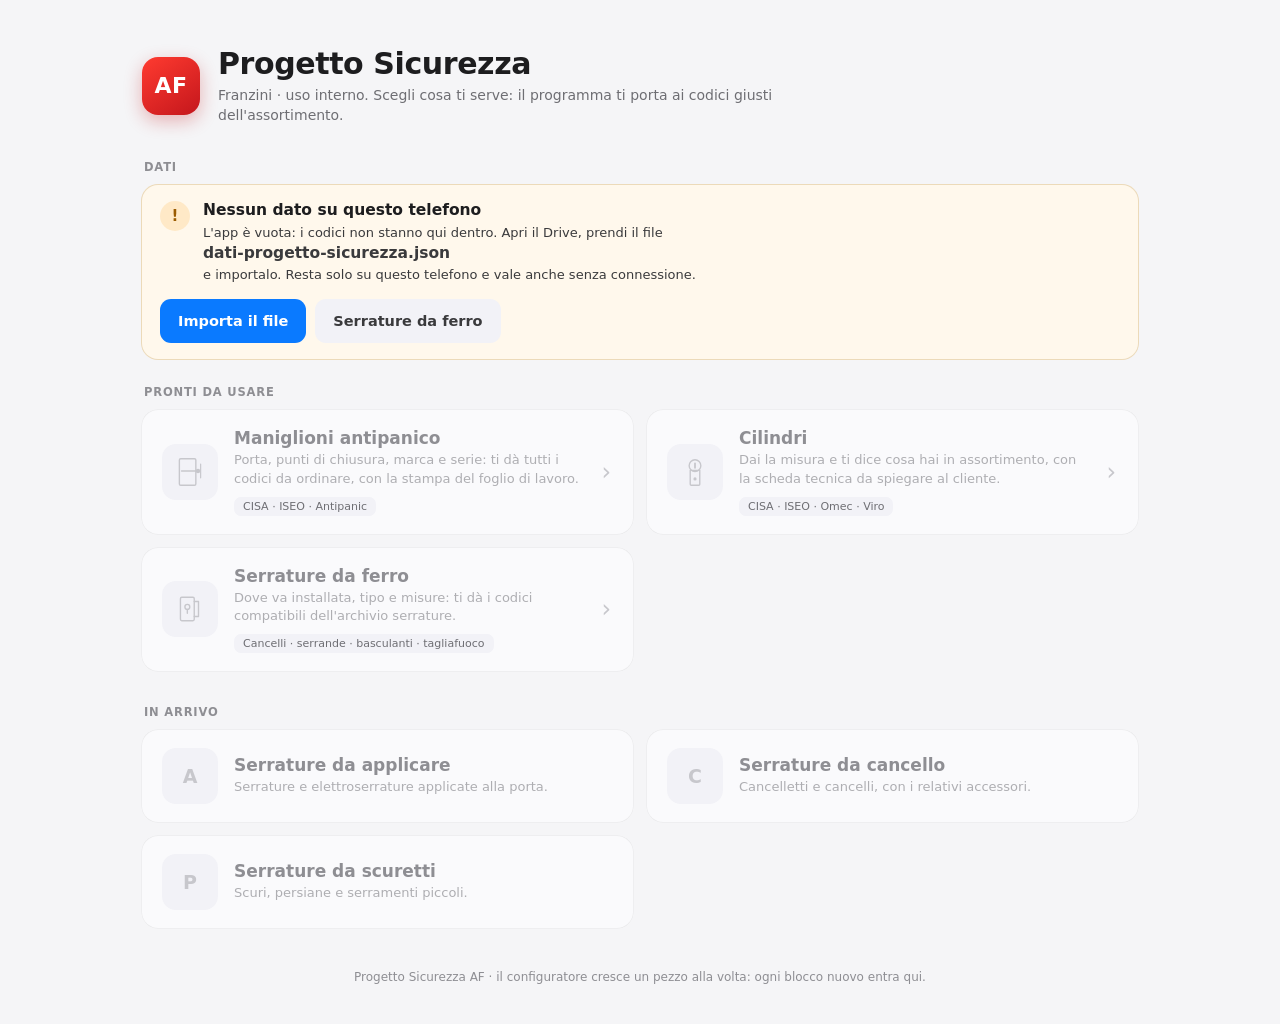
==== commit 53fe35b3: "Rimessa la grafica precedente e serrature da ferro rifatte con la forma dei maniglioni - home, cilin" ====
--- a/index.html
+++ b/index.html
@@ -1,32 +1,104 @@
 <!doctype html>
-<html lang="it"><head><meta charset="utf-8"><meta name="viewport" content="width=device-width,initial-scale=1,viewport-fit=cover"><title>Progetto Sicurezza AF</title><meta name="theme-color" content="#f6f4ef"><meta name="apple-mobile-web-app-capable" content="yes"><meta name="mobile-web-app-capable" content="yes"><meta name="apple-mobile-web-app-title" content="Sicurezza AF"><meta name="format-detection" content="telephone=no"><link rel="manifest" href="./manifest.json"><link rel="icon" href="./ico/icona-192.png"><link rel="apple-touch-icon" href="./ico/apple-touch-icon.png">
-<style>
-:root{color-scheme:light;--paper:#f6f4ef;--ink:#24292d;--muted:#697073;--red:#bd2731;--line:#deded7}*{box-sizing:border-box}body{margin:0;background:var(--paper);color:var(--ink);font-family:Inter,-apple-system,BlinkMacSystemFont,'Segoe UI',sans-serif;-webkit-font-smoothing:antialiased}button,input{font:inherit}button,a{-webkit-tap-highlight-color:transparent}a{color:inherit;text-decoration:none}:focus-visible{outline:3px solid #246cad;outline-offset:5px}[hidden]{display:none!important}.home{max-width:1100px;margin:auto;padding:calc(24px + env(safe-area-inset-top,0px)) 24px calc(30px + env(safe-area-inset-bottom,0px))}.top,.brand{display:flex;align-items:center;gap:12px}.top{justify-content:space-between;padding-bottom:24px;border-bottom:1px solid var(--line)}.brand{min-width:0}.brand-mark{display:grid;place-items:center;flex-shrink:0;width:45px;height:45px;border-radius:13px;background:var(--red);color:white;font-weight:850;font-size:21px}.brand-copy strong{display:block;font-size:12px}.brand-copy span{display:block;margin-top:5px;font-size:9px;color:var(--muted);letter-spacing:.09em}.settings,.close{min-height:44px;padding:0 13px;border:1px solid var(--line);border-radius:12px;background:#eeece6;color:var(--ink);cursor:pointer;font-size:12px;font-weight:650;flex-shrink:0}.intro{padding:40px 0 30px}.eyebrow{margin:0 0 14px;color:var(--red);font-size:10px;font-weight:750;letter-spacing:.15em}h1{margin:0;font-size:clamp(39px,7vw,72px);line-height:1.04;letter-spacing:-.055em;font-weight:800}h1 span{color:var(--red)}.intro-copy{margin:18px 0 0;color:var(--muted);font-size:14px;line-height:1.65}.section-label{display:flex;align-items:center;gap:16px;margin:10px 0 17px;font-size:10px;letter-spacing:.13em;color:var(--muted)}.section-label:after{content:'';height:1px;flex:1;background:var(--line)}.modules{display:grid;grid-template-columns:1fr 1fr;gap:20px}.mod{position:relative;isolation:isolate;overflow:hidden;display:flex;flex-direction:column;min-height:390px;padding:27px;border:1px solid var(--line);border-radius:24px;background:#fffefa;box-shadow:0 10px 25px #24292d08;transition:transform .25s,box-shadow .25s}.mod.dark{background:#242a2e;color:white;border-color:#30373b}.mod:before{content:'';position:absolute;z-index:-1;inset:0;pointer-events:none;background-image:linear-gradient(#7777770a 1px,transparent 1px),linear-gradient(90deg,#7777770a 1px,transparent 1px);background-size:28px 28px}.kicker{margin:0 0 25px;font-size:9px;letter-spacing:.1em;color:var(--muted)}.dark .kicker,.dark .description,.dark .brands{color:#c1c9cc}.mod h2{margin:0;max-width:65%;font-size:clamp(29px,3.3vw,39px);line-height:1.04;letter-spacing:-.045em}.description{max-width:57%;margin:17px 0 0;font-size:12px;line-height:1.6;color:var(--muted)}.art{position:absolute;z-index:-1;right:-5px;top:73px;width:49%;height:205px;filter:drop-shadow(0 18px 12px #0003)}.brands{margin:auto 0 16px;padding-top:28px;font-size:9px;color:var(--muted)}.bottom{display:flex;align-items:center;justify-content:space-between;gap:12px}.action{display:inline-flex;align-items:center;justify-content:space-between;gap:26px;min-height:46px;padding:0 17px;border-radius:11px;background:var(--ink);color:white;font-size:12px;font-weight:700}.dark .action{background:var(--red)}.number{font-size:26px;font-weight:750;opacity:.3}.mod.soon .action{background:#697073}.mod.soon{opacity:.72}.future{display:flex;align-items:center;gap:16px;margin-top:23px;padding:19px 20px;border:1px dashed #d2d3cc;border-radius:17px}.future-icon{display:grid;place-items:center;width:36px;height:36px;flex-shrink:0;border-radius:10px;background:#e9e8e1;font-size:22px;color:#757b78}.future h2{margin:0;font-size:13px}.future p{margin:5px 0 0;font-size:11px;color:var(--muted);line-height:1.5}footer{margin-top:30px;padding-top:20px;border-top:1px solid var(--line);color:var(--muted);font-size:10px;letter-spacing:.04em}.archive-notice{display:block;width:100%;margin:0 0 24px;padding:14px;text-align:left;border:1px solid #e9d2a8;border-radius:12px;background:#fff9ed;color:#77521c;font-size:13px;cursor:pointer}dialog{width:min(500px,calc(100% - 28px));max-height:calc(100dvh - 40px);padding:0;border:1px solid var(--line);border-radius:23px;background:var(--paper);color:var(--ink);box-shadow:0 30px 90px #0003}dialog::backdrop{background:#161c2390;backdrop-filter:blur(5px)}.options-head{display:flex;justify-content:space-between;align-items:center;padding:22px;border-bottom:1px solid var(--line)}.options-head h2{margin:0;font-size:21px}.close{width:44px;font-size:24px}.options-body{padding:22px}.options-body h3{margin:0 0 16px;font-size:15px}.dcard{padding:18px;border:1px solid var(--line);border-radius:15px;background:white}.dcard.no{background:#fff9ed;border-color:#e9d2a8}.dserve{margin-bottom:14px;padding:12px;border-radius:10px;background:#fbe8e7;color:#92232a;font-size:13px;line-height:1.5}.dtop{display:flex;align-items:flex-start;gap:12px}.dpall{display:grid;place-items:center;flex-shrink:0;width:30px;height:30px;border-radius:9px;background:#e6f1e7;color:#2e653b}.dpall.no{background:#f7e5be;color:#825d15}.dtop b{font-size:14px}.dtop p{margin:6px 0 0;font-size:12px;color:var(--muted);line-height:1.6;overflow-wrap:anywhere}.dbtn{display:flex;flex-wrap:wrap;gap:9px;margin-top:17px}.dbt{display:inline-flex;align-items:center;justify-content:center;min-height:44px;padding:10px 14px;border:1px solid var(--line);border-radius:10px;background:#eeece6;color:var(--ink);font-size:12px;font-weight:650;cursor:pointer}.dbt.p{background:var(--red);border-color:var(--red);color:white}.dbt:focus-within{outline:3px solid #246cad;outline-offset:3px}.dbt input[type=file]{display:block!important;position:absolute;width:1px;height:1px;opacity:0;overflow:hidden}.af-toast{position:fixed;z-index:100;left:50%;bottom:calc(22px + env(safe-area-inset-bottom,0px));transform:translateX(-50%);width:max-content;max-width:90vw;padding:13px 18px;border-radius:12px;background:var(--ink);color:white;font-size:13px;text-align:center;box-shadow:0 10px 30px #0003}.af-toast.ok{background:#28623b}@media(hover:hover){.mod:not(.soon):hover{transform:translateY(-4px);box-shadow:0 18px 35px #24292d15}}@media(max-width:720px){.home{padding-left:20px;padding-right:20px}.modules{grid-template-columns:1fr;gap:16px}.mod{min-height:310px;padding:23px}.mod h2{font-size:34px}.kicker{margin-bottom:22px}.art{top:59px;height:180px}.intro{padding-top:33px}}@media(max-width:370px){.brand-copy strong{font-size:10px}.brand-copy span{font-size:8px}.settings{padding:0 9px}.mod h2{font-size:30px}.description{font-size:11px}h1{font-size:36px}}@media(prefers-reduced-motion:no-preference){.intro{animation:enter .45s ease-out both}.mod{animation:enter .5s ease-out both}.mod:nth-child(2){animation-delay:.08s}@keyframes enter{from{opacity:0;translate:0 10px}to{opacity:1;translate:0 0}}}@media(prefers-reduced-motion:reduce){*,*:before,*:after{animation:none!important;transition:none!important}}
-</style></head><body>
-<main class="home"><header class="top"><div class="brand"><div class="brand-mark" aria-hidden="true">AF</div><div class="brand-copy"><strong>FRANZINI ANNIBALE</strong><span>PROGETTO SICUREZZA</span></div></div><button class="settings" id="open-options" type="button" aria-haspopup="dialog" aria-controls="options">Opzioni</button></header>
-<section class="intro" aria-labelledby="home-title"><p class="eyebrow">STRUMENTI PER IL BANCO</p><h1 id="home-title">Ogni porta,<br>la sua <span>soluzione.</span></h1><p class="intro-copy">Configura il prodotto.<br>Trova i codici giusti.</p></section>
-<button id="archive-notice" class="archive-notice" type="button" hidden>Importa l’archivio per iniziare → Apri Opzioni</button>
-<h2 class="section-label" id="modules-title">CONFIGURATORI</h2><section class="modules" aria-labelledby="modules-title">
-<a class="mod dark" href="./maniglioni/index.html"><p class="kicker">01 / USCITE DI EMERGENZA</p><h2>Maniglioni<br>antipanico</h2><p class="description">Dalla porta alla lista da ordinare.</p><svg class="art" viewBox="0 0 220 220" fill="none" aria-hidden="true"><defs><linearGradient id="door" x2="1" y2="1"><stop stop-color="#566169"/><stop offset="1" stop-color="#252c30"/></linearGradient><linearGradient id="steel" x1="0" y1="0" x2="0" y2="1"><stop stop-color="#f2f5f6"/><stop offset=".4" stop-color="#b7c4ca"/><stop offset=".6" stop-color="#e2e8eb"/><stop offset="1" stop-color="#7a8a94"/></linearGradient></defs><g transform="translate(16 6) rotate(-9 105 110)"><rect x="66" y="12" width="100" height="193" rx="7" fill="url(#door)" stroke="#7e8b93"/><path d="M76 197V22h80v175" stroke="#a4b1b7" stroke-opacity=".4"/><rect x="45" y="94" width="143" height="22" rx="8" fill="url(#steel)"/><rect x="49" y="90" width="23" height="30" rx="6" fill="url(#steel)"/><rect x="162" y="90" width="23" height="30" rx="6" fill="url(#steel)"/><path d="M75 101h84" stroke="#f6f8f9" stroke-width="2"/></g></svg><p class="brands">CISA · ISEO · Antipanic</p><div class="bottom"><span class="action">Configura <span aria-hidden="true">→</span></span><span class="number" aria-hidden="true">01</span></div></a>
-<a class="mod" href="./cilindri/index.html"><p class="kicker">02 / CONTROLLO ACCESSI</p><h2>Cilindri</h2><p class="description">La misura esatta.<br>Il codice giusto.</p><svg class="art" viewBox="0 0 220 220" fill="none" aria-hidden="true"><defs><linearGradient id="brass" x2="1" y2="1"><stop stop-color="#f0dfb6"/><stop offset=".45" stop-color="#c4a465"/><stop offset="1" stop-color="#897043"/></linearGradient><linearGradient id="brass-front" x2="1" y2="1"><stop stop-color="#f6e8c8"/><stop offset="1" stop-color="#c4a56b"/></linearGradient></defs><g opacity=".35" stroke="#9b9f94"><path d="M40 192h144M44 184v16m136-16v16M189 48v128m-7-124h14m-14 120h14"/></g><g transform="translate(0 2) rotate(-17 115 110)"><path d="M94 62l48-20c44 0 58 51 26 73v52l-48 20-26-72z" fill="url(#brass)" stroke="#9d804c"/><path d="M64 100a39 39 0 1 1 65 29v43a10 10 0 0 1-10 10H96a10 10 0 0 1-10-10v-43a39 39 0 0 1-22-29z" fill="url(#brass-front)" stroke="#b3945f" stroke-width="2"/><circle cx="103" cy="95" r="25" fill="#dfca9c" stroke="#af9056" stroke-width="2"/><path d="M101 82h7v15l-3 5v9h-7V96l3-4z" fill="#60533a"/><circle cx="108" cy="157" r="5" fill="#9f8149" stroke="#f2dfb5"/></g></svg><p class="brands">CISA · ISEO · Omec · Viro</p><div class="bottom"><span class="action">Trova cilindro <span aria-hidden="true">→</span></span><span class="number" aria-hidden="true">02</span></div></a>
-<a class="mod" id="ferro-configurator" href="./serrature-da-ferro/index.html"><p class="kicker">03 / SERRATURE</p><h2>Serrature<br>da ferro</h2><p class="description">Scegli impiego, tipo e misure.<br>Trova i codici compatibili.</p><p class="brands">Archivio serrature importato da Opzioni</p><div class="bottom"><span class="action">Configura <span aria-hidden="true">→</span></span><span class="number" aria-hidden="true">03</span></div></a></section>
-<footer>AF · STRUMENTI PER IL BANCO · USO INTERNO</footer></main>
-<dialog id="options" aria-labelledby="options-title"><div class="options-head"><h2 id="options-title">Opzioni</h2><button type="button" class="close" id="close-options" aria-label="Chiudi opzioni">×</button></div><div class="options-body"><h3>Archivio dati</h3><div id="dati"></div></div></dialog>
-<script src="./dati.js"></script><script src="./dati-home.js"></script>
+<html lang="it">
+<head>
+<meta charset="utf-8">
+<title>Progetto Sicurezza AF</title>
+<link rel="stylesheet" href="home.css">
+<meta name="viewport" content="width=device-width,initial-scale=1,viewport-fit=cover">
+<meta name="theme-color" content="#c4161c">
+<meta name="apple-mobile-web-app-capable" content="yes">
+<meta name="mobile-web-app-capable" content="yes">
+<meta name="apple-mobile-web-app-status-bar-style" content="default">
+<meta name="apple-mobile-web-app-title" content="Sicurezza AF">
+<meta name="format-detection" content="telephone=no">
+<link rel="apple-touch-icon" href="./ico/apple-touch-icon.png">
+<link rel="icon" href="./ico/icona-192.png">
+<link rel="manifest" href="./manifest.json">
+<link rel="stylesheet" href="./mobile.css">
+</head>
+<body>
+<div class="home">
+ <header>
+  <div class="logo">AF</div>
+  <div class="tit">
+   <h1>Progetto Sicurezza</h1>
+   <p>Franzini · uso interno. Scegli cosa ti serve: il programma ti porta ai codici giusti dell'assortimento.</p>
+  </div>
+ </header>
+
+ <h2 class="sec">DATI</h2>
+ <div id="dati"></div>
+
+ <h2 class="sec">PRONTI DA USARE</h2>
+ <div class="grid">
+
+  <a class="mod" href="maniglioni/index.html">
+   <div class="ic">
+    <svg viewBox="0 0 64 64" fill="none" stroke="currentColor" stroke-width="2.6" stroke-linecap="round">
+     <rect x="12" y="7" width="31" height="50" rx="2.5" stroke-width="2.6"/>
+     <path d="M16 30h31"/><circle cx="47" cy="30" r="4.2" fill="currentColor" stroke="none"/>
+     <path d="M52 17v26" stroke-width="2.2"/>
+    </svg>
+   </div>
+   <div class="tx">
+    <b>Maniglioni antipanico</b>
+    <p>Porta, punti di chiusura, marca e serie: ti dà tutti i codici da ordinare, con la stampa del foglio di lavoro.</p>
+    <span class="tag">CISA · ISEO · Antipanic</span>
+   </div>
+   <div class="go">›</div>
+  </a>
+
+  <a class="mod" href="cilindri/index.html">
+   <div class="ic">
+    <svg viewBox="0 0 64 64" fill="none" stroke="currentColor" stroke-width="2.6" stroke-linecap="round">
+     <circle cx="32" cy="20" r="11"/><path d="M23 29h18v26a2 2 0 0 1-2 2H25a2 2 0 0 1-2-2z"/>
+     <path d="M32 16v8" stroke-width="3.4"/><circle cx="32" cy="45" r="3" fill="currentColor" stroke="none"/>
+    </svg>
+   </div>
+   <div class="tx">
+    <b>Cilindri</b>
+    <p>Dai la misura e ti dice cosa hai in assortimento, con la scheda tecnica da spiegare al cliente.</p>
+    <span class="tag">CISA · ISEO · Omec · Viro</span>
+   </div>
+   <div class="go">›</div>
+  </a>
+
+  <a class="mod" href="serrature-da-ferro/index.html">
+   <div class="ic">
+    <svg viewBox="0 0 64 64" fill="none" stroke="currentColor" stroke-width="2.6" stroke-linecap="round" stroke-linejoin="round">
+     <rect x="14" y="10" width="26" height="44" rx="2.5"/>
+     <path d="M40 18h8v28h-8"/>
+     <circle cx="27" cy="28" r="4.6"/><path d="M27 32.6V40"/>
+    </svg>
+   </div>
+   <div class="tx">
+    <b>Serrature da ferro</b>
+    <p>Dove va installata, tipo e misure: ti dà i codici compatibili dell'archivio serrature.</p>
+    <span class="tag">Cancelli · serrande · basculanti · tagliafuoco</span>
+   </div>
+   <span class="go">›</span>
+  </a>
+
+ </div>
+
+ <h2 class="sec">IN ARRIVO</h2>
+ <div class="grid">
+  <div class="mod soon"><div class="ic">A</div><div class="tx"><b>Serrature da applicare</b><p>Serrature e elettroserrature applicate alla porta.</p></div></div>
+  <div class="mod soon"><div class="ic">C</div><div class="tx"><b>Serrature da cancello</b><p>Cancelletti e cancelli, con i relativi accessori.</p></div></div>
+  <div class="mod soon"><div class="ic">P</div><div class="tx"><b>Serrature da scuretti</b><p>Scuri, persiane e serramenti piccoli.</p></div></div>
+ </div>
+
+ <footer>Progetto Sicurezza AF · il configuratore cresce un pezzo alla volta: ogni blocco nuovo entra qui.</footer>
+</div>
+<script src="./dati.js"></script>
+<script src="./dati-home.js"></script>
+<script src="./mobile.js"></script>
 <script>
-'use strict';
-const options=document.getElementById('options');
-const opener=document.getElementById('open-options');
-const notice=document.getElementById('archive-notice');
-function openOptions(){if(!options.open)options.showModal();}
-opener.addEventListener('click',openOptions);
-notice.addEventListener('click',openOptions);
-document.getElementById('close-options').addEventListener('click',()=>options.close());
-options.addEventListener('click',e=>{if(e.target!==options)return;const b=options.getBoundingClientRect();if(e.clientX<b.left||e.clientX>b.right||e.clientY<b.top||e.clientY>b.bottom)options.close();});
-function syncArchive(){let ready=false;try{ready=!!(window.AF&&window.AF.leggi());}catch(e){console.warn('Archivio non disponibile',e);}notice.hidden=ready;document.querySelectorAll('.mod[href]').forEach(a=>{const enabled=a.id==='ferro-configurator'||ready;a.classList.toggle('soon',!enabled);a.setAttribute('aria-disabled',String(!enabled));a.tabIndex=enabled?0:-1;a.style.pointerEvents=enabled?'':'none';});}
-new MutationObserver(syncArchive).observe(document.getElementById('dati'),{childList:true});
-syncArchive();
-document.querySelectorAll('.mod[href]').forEach(a=>a.addEventListener('click',e=>{if(a.getAttribute('aria-disabled')==='true'){e.preventDefault();openOptions();}}));
-if(new URLSearchParams(location.search).has('serve'))openOptions();
-if('serviceWorker' in navigator&&location.protocol==='https:'){window.addEventListener('load',()=>{navigator.serviceWorker.register('./sw.js',{scope:'./'}).then(r=>r.update()).catch(e=>console.warn('Aggiornamento offline non riuscito',e));});}
-</script></body></html>
+if("serviceWorker" in navigator && location.protocol === "https:"){
+  window.addEventListener("load", function(){
+    navigator.serviceWorker.register("./sw.js", {scope:"./"}).catch(function(){});
+  });
+}
+</script>
+</body>
+</html>
--- a/home.css
+++ b/home.css
@@ -0,0 +1,50 @@
+*{margin:0;padding:0;box-sizing:border-box;font-family:Inter,-apple-system,"Segoe UI",system-ui,sans-serif}
+body{background:#f5f5f7;color:#1d1d1f;-webkit-font-smoothing:antialiased}
+a{text-decoration:none;color:inherit}
+.home{max-width:1060px;margin:0 auto;padding:46px 32px 40px}
+header{display:flex;gap:18px;align-items:center;margin-bottom:34px}
+.logo{width:58px;height:58px;border-radius:16px;background:linear-gradient(145deg,#ff3b30,#c4161c);color:#fff;display:flex;align-items:center;justify-content:center;font-weight:800;font-size:22px;letter-spacing:.5px;box-shadow:0 6px 18px rgba(196,22,28,.3);flex:none}
+.tit h1{font-size:30px;letter-spacing:-.4px}
+.tit p{font-size:14px;color:#6e6e73;margin-top:4px;max-width:640px;line-height:1.45}
+.sec{font-size:11.5px;font-weight:700;color:#8e8e93;letter-spacing:.07em;margin:0 2px 11px}
+.grid{display:grid;grid-template-columns:1fr 1fr;gap:14px;margin-bottom:34px}
+.mod{display:flex;gap:16px;align-items:center;background:#fff;border-radius:16px;padding:18px 20px;box-shadow:0 1px 3px rgba(0,0,0,.07),0 0 0 .5px rgba(0,0,0,.06);transition:box-shadow .15s,transform .15s}
+.mod:not(.soon):hover{box-shadow:0 10px 28px rgba(0,0,0,.12),0 0 0 1px rgba(10,122,255,.4);transform:translateY(-2px)}
+.ic{width:56px;height:56px;border-radius:14px;background:#eef3fb;color:#0a7aff;display:flex;align-items:center;justify-content:center;flex:none;font-weight:800;font-size:19px}
+.ic svg{width:34px;height:34px}
+.tx{flex:1;min-width:0}
+.tx b{font-size:17px;display:block}
+.tx p{font-size:13px;color:#3a3a3c;margin-top:3px;line-height:1.45}
+.tag{display:inline-block;margin-top:8px;font-size:11px;color:#6e6e73;background:#f2f2f7;border-radius:7px;padding:3px 9px}
+.go{font-size:24px;color:#c7c7cc;flex:none;padding-right:2px}
+.mod.soon{background:#fafafc;box-shadow:0 0 0 .5px rgba(0,0,0,.06);cursor:default}
+.mod.soon .ic{background:#f2f2f7;color:#c7c7cc}
+.mod.soon .tx b{color:#8e8e93}
+.mod.soon .tx p{color:#aeaeb2}
+footer{font-size:12px;color:#8e8e93;text-align:center;padding-top:8px}
+@media(max-width:820px){.grid{grid-template-columns:1fr}}
+
+/* ---------- riquadro dei dati ---------- */
+.dcard{background:#fff;border-radius:16px;padding:16px 18px;margin-bottom:26px;
+  box-shadow:0 1px 3px rgba(0,0,0,.07),0 0 0 .5px rgba(0,0,0,.06)}
+.dcard.no{background:#fff8ec;box-shadow:0 0 0 1px rgba(205,135,0,.25)}
+.dserve{background:#c4161c;color:#fff;border-radius:10px;padding:9px 12px;font-size:13px;
+  font-weight:600;margin-bottom:13px}
+.dtop{display:flex;gap:13px;align-items:flex-start}
+.dpall{width:30px;height:30px;border-radius:50%;background:#e7f7ec;color:#1d7a3a;flex:none;
+  display:flex;align-items:center;justify-content:center;font-weight:800;font-size:15px}
+.dpall.no{background:#ffe9c7;color:#9a5b00}
+.dtop b{font-size:15.5px;display:block}
+.dtop p{font-size:13px;color:#3a3a3c;margin-top:4px;line-height:1.5}
+.dbtn{display:flex;gap:9px;flex-wrap:wrap;margin-top:14px}
+.dbt{height:44px;padding:0 18px;border-radius:11px;font-size:14.5px;font-weight:600;border:none;
+  display:inline-flex;align-items:center;justify-content:center;cursor:pointer;font-family:inherit}
+.dbt.p{background:#0a7aff;color:#fff}
+.dbt.p:active{background:#0068e0}
+.dbt.s{background:#f2f2f7;color:#3a3a3c}
+.dbt.s:active{background:#e5e5ea}
+.af-toast{position:fixed;left:50%;bottom:calc(22px + env(safe-area-inset-bottom,0px));
+  transform:translateX(-50%);background:#1d1d1f;color:#fff;padding:12px 18px;border-radius:12px;
+  font-size:13.5px;max-width:86vw;line-height:1.4;text-align:center;z-index:90;
+  box-shadow:0 10px 30px rgba(0,0,0,.3)}
+.af-toast.ok{background:#1d7a3a}
--- a/mobile.css
+++ b/mobile.css
@@ -0,0 +1,223 @@
+/* ===== Progetto Sicurezza AF — adattamento per telefono =====
+   Si attiva solo sotto gli 860 px: su PC l'aspetto resta quello di prima. */
+
+:root{ --sb: env(safe-area-inset-bottom, 0px); --st: env(safe-area-inset-top, 0px); }
+
+/* il cassetto e il foglio vivono anche fuori dalla media query, nascosti */
+.m-dim{position:fixed;inset:0;background:rgba(0,0,0,.38);z-index:65;opacity:0;pointer-events:none;transition:opacity .22s;display:none}
+.m-sel{display:none}
+.m-ic{display:none}
+.m-x{display:none}
+
+@media (max-width: 860px){
+
+/* ---------- base ---------- */
+html{-webkit-text-size-adjust:100%}
+html,body{height:auto}
+body{font-size:15px;overflow:hidden;-webkit-tap-highlight-color:transparent;overscroll-behavior:none}
+.m-dim{display:block}
+.m-dim.on{opacity:1;pointer-events:auto}
+
+/* ---------- struttura a una colonna ---------- */
+.app{display:block;height:auto}
+.main{display:flex;flex-direction:column;height:100dvh;min-width:0}
+
+/* ---------- cassetto dei passi (da sinistra) ---------- */
+.side{position:fixed;z-index:70;top:0;bottom:0;left:0;width:86vw;max-width:320px;
+  padding:calc(16px + var(--st)) 12px calc(16px + var(--sb));
+  border-right:none;box-shadow:0 0 44px rgba(0,0,0,.28);
+  transform:translateX(-103%);transition:transform .26s cubic-bezier(.3,.8,.3,1)}
+.side.open{transform:none}
+.side .back{font-size:14px;padding:4px 6px 12px}
+.appname{padding-bottom:16px}
+.step,.nav{padding:11px 10px;font-size:15px;margin-bottom:3px;border-radius:10px}
+.step .ic,.nav .ic{width:27px;height:27px;font-size:13px}
+.step .v,.nav .v{font-size:12.5px;max-width:110px}
+.brandcard{margin-top:22px}
+
+/* ---------- barra in alto ---------- */
+.topbar{min-height:54px;height:auto;flex-wrap:wrap;gap:4px;
+  padding:calc(7px + var(--st)) 6px 7px;position:relative;z-index:10}
+.m-ic{width:42px;height:42px;border-radius:12px;flex:none;display:flex;align-items:center;
+  justify-content:center;color:#1d1d1f;order:1}
+.m-ic:active{background:#ececf2}
+.m-ic svg{display:block}
+.crumb{order:2;flex:1;min-width:0;font-size:15.5px;font-weight:600;color:#1d1d1f;
+  white-space:nowrap;overflow:hidden;text-overflow:ellipsis}
+.crumb b{font-weight:700}
+.m-ic.m-lup{order:3}
+.searchwrap{order:4;width:100%;margin:0;padding:0 4px 7px;display:none}
+.topbar.sx .searchwrap{display:block}
+.search{width:100%;height:42px;font-size:15px;padding:0 12px 0 34px;border-radius:10px}
+.searchwrap svg{top:14px;left:12px}
+.results{left:4px;right:4px;width:auto;top:46px;max-height:56dvh;border-radius:14px}
+.res{padding:11px 10px;font-size:13.5px}
+
+/* ---------- corpo ---------- */
+.body{flex-direction:column;gap:9px;padding:9px 10px 0;min-height:0}
+.hero{width:100%;flex:none;height:32dvh;min-height:140px;max-height:280px;border-radius:15px}
+.body.m-nohero .hero{display:none}
+.herocap{margin:0 9px 9px;font-size:11.5px;padding:6px 9px}
+.heroseg{top:9px;left:9px;font-size:12.5px}
+.heroseg button{padding:7px 13px}
+.content{min-height:0}
+.scroll{padding:2px 2px 6px;overflow-x:hidden}
+
+/* ---------- piede: passo + indietro + continua ---------- */
+.foot{display:grid;grid-template-columns:1fr auto auto;gap:7px;align-items:center;
+  padding:8px 10px calc(9px + var(--sb));
+  border-top:.5px solid rgba(0,0,0,.09);background:rgba(251,251,253,.97);
+  -webkit-backdrop-filter:blur(10px);backdrop-filter:blur(10px)}
+.foot .prog{display:none}
+.foot>span{font-size:12px!important;white-space:nowrap;overflow:hidden;text-overflow:ellipsis}
+.btn{height:46px;padding:0 17px;font-size:15px;border-radius:12px}
+.btn.s,.btn.p{box-shadow:none}
+.btn.p{background:#0a7aff;box-shadow:0 3px 10px rgba(10,122,255,.3)}
+
+/* ---------- barretta "scelti", apre il foglio dal basso ---------- */
+.m-sel{display:flex;align-items:center;gap:10px;flex:none;background:#fff;border-radius:12px;
+  padding:10px 13px;margin:0 0 8px;font-size:14px;text-align:left;width:100%;
+  box-shadow:0 1px 3px rgba(0,0,0,.08),0 0 0 .5px rgba(0,0,0,.06)}
+.m-sel:active{background:#f6f6f8}
+.m-sel .n{min-width:26px;height:26px;padding:0 8px;border-radius:13px;background:#0a7aff;color:#fff;
+  display:flex;align-items:center;justify-content:center;font-size:13px;font-weight:700;flex:none}
+.m-sel .n.z{background:#d1d1d6;color:#fff}
+.m-sel .tx2{flex:1;min-width:0;white-space:nowrap;overflow:hidden;text-overflow:ellipsis}
+.m-sel .go2{color:#0a7aff;font-weight:600;flex:none}
+
+/* ---------- pannello laterale → foglio dal basso ---------- */
+.insp{position:fixed;z-index:70;left:0;right:0;bottom:0;top:auto;width:auto;max-height:82dvh;
+  border-left:none;border-radius:20px 20px 0 0;background:#f6f6f9;
+  box-shadow:0 -12px 44px rgba(0,0,0,.26);
+  padding:8px 14px calc(14px + var(--sb));
+  transform:translateY(103%);transition:transform .28s cubic-bezier(.3,.8,.3,1)}
+.insp.open{transform:none}
+.insp::before{content:"";display:block;width:40px;height:4.5px;border-radius:3px;background:#c7c7cc;
+  margin:2px auto 12px;flex:none}
+.m-x{display:block;position:absolute;top:12px;right:12px;width:36px;height:36px;border-radius:18px;
+  font-size:26px;line-height:1;color:#8e8e93;background:rgba(0,0,0,.05)}
+.insp h2{font-size:17px}
+.insp .c{font-size:12.5px;margin:3px 0 11px}
+.lines{max-height:44dvh}
+.ln{padding:12px;margin-bottom:9px}
+.ln b{font-size:13.5px}
+.ln span{font-size:12px}
+.inbtn{gap:9px;margin-top:11px}
+.inbtn .btn{flex:1;height:48px}
+
+/* ---------- scheda del cilindro ---------- */
+.sheet{padding:0;align-items:flex-end}
+.sh-box{width:100%;max-height:93dvh;border-radius:20px 20px 0 0}
+.sh-c{padding:20px 17px 8px}
+.sh-x{top:10px;right:10px;font-size:28px;padding:6px 10px}
+.sh-h{padding-right:40px;gap:12px}
+.sh-h h2{font-size:18px}
+.sh-big{font-size:16px;margin:14px 0 4px}
+.sh-sub{font-size:13.5px}
+.sh-g{grid-template-columns:1fr;gap:14px}
+.sh-b{padding:11px 15px calc(12px + var(--sb));flex-direction:column-reverse;gap:9px}
+.sh-b .btn{width:100%}
+
+/* ---------- gestione codici (parte nascosta) ---------- */
+.gest{padding:0}
+.gbox{width:100vw;height:100dvh;border-radius:0}
+.ghead{flex-wrap:wrap;padding:calc(11px + var(--st)) 13px 11px}
+.gsearch{width:100%!important}
+.gbody{grid-template-columns:1fr}
+.gform{border-left:none;border-top:.5px solid rgba(0,0,0,.1);padding:16px 15px calc(20px + var(--sb))}
+.g2{grid-template-columns:1fr}
+.glist{padding:9px 11px}
+.grow{padding:11px 10px}
+
+/* ---------- contenuti ---------- */
+h1{font-size:22px}
+.sub{font-size:13.5px;margin:5px 0 14px}
+.opts{gap:10px}
+.opts.grid{grid-template-columns:1fr}
+.opt{padding:13px 14px;gap:11px;border-radius:13px}
+.opt .mini{width:56px;height:68px}
+.opt b{font-size:15.5px}
+.opt p{font-size:13px}
+.radio,.check{width:24px;height:24px}
+.sel .radio{border-width:7px}
+.row2{grid-template-columns:1fr;gap:10px}
+.field{padding:13px}
+.big{font-size:24px;min-width:90px}
+.chips{gap:7px}
+.chip{padding:10px 15px;font-size:14px}
+.group{margin-bottom:18px}
+.table{font-size:11.5px}
+.table th,.table td{padding:8px 8px}
+.warn,.info,.info2{font-size:13px;padding:12px 13px}
+.brandlogo{width:56px;height:56px;font-size:14px}
+
+/* cilindri */
+.mis{grid-template-columns:1fr;gap:9px}
+.mis>*{min-width:0}
+.mbox{min-width:0;padding:11px 12px 12px}
+.mbox label{font-size:13px}
+.mbox input{width:auto;flex:1;min-width:0;font-size:30px;padding:4px 8px}
+.mbox .row{margin:6px 0 9px}
+.mbox .row span{font-size:14px}
+/* le misure rapide su una riga sola che scorre di lato */
+.quick{gap:6px;flex-wrap:nowrap;overflow-x:auto;scrollbar-width:none;-webkit-overflow-scrolling:touch;
+  padding:2px 0 4px;scroll-snap-type:x proximity}
+.quick::-webkit-scrollbar{display:none}
+.quick button{flex:0 0 auto;min-width:50px;padding:10px 12px;font-size:15px;scroll-snap-align:start}
+.cil{padding:12px;gap:10px;border-radius:13px}
+.cil .sz{width:66px;font-size:17px;padding:7px 0}
+.cil .sz small{font-size:9.5px}
+.cil .t b{font-size:15px}
+.cil .t .df{font-size:13px}
+.cil .t .dsc{white-space:normal;font-size:11.5px}
+.addb{width:38px;height:38px;font-size:20px}
+.cfr{padding:14px 15px}
+.cfr-r{padding:9px 0}
+.rh{font-size:12.5px;margin:18px 2px 8px}
+
+/* la lente di ricerca dentro il cassetto non serve */
+.side .searchwrap{display:none}
+}
+
+/* ---------- home ---------- */
+@media (max-width: 860px){
+  .home{padding:calc(22px + var(--st)) 16px calc(28px + var(--sb))}
+  .home header{gap:13px;margin-bottom:24px}
+  .home .logo{width:50px;height:50px;font-size:19px;border-radius:14px}
+  .home .tit h1{font-size:24px}
+  .home .tit p{font-size:13.5px}
+  .home .grid{gap:11px;margin-bottom:26px}
+  .home .mod{padding:15px 15px;gap:13px;border-radius:15px}
+  .home .ic{width:50px;height:50px}
+  .home .ic svg{width:30px;height:30px}
+  .home .tx b{font-size:16.5px}
+  .home .tx p{font-size:12.5px}
+  .home .mod:active:not(.soon){background:#f6f6f8}
+}
+
+/* telefoni stretti */
+@media (max-width: 400px){
+  .foot>span{display:none}
+  .foot{grid-template-columns:auto 1fr}
+  .foot .btn.p{justify-self:end}
+}
+@media (max-width: 380px){
+  .cil .sz{width:58px;font-size:15.5px}
+  .mbox input{font-size:28px}
+  .btn{padding:0 13px;font-size:14.5px}
+  .crumb{font-size:14.5px}
+}
+
+/* ---------- stampa: solo il foglio di lavoro ---------- */
+@media print{
+  .side,.topbar,.foot,.hero,.m-dim,.m-sel,.m-x,.sheet,.gest,.inbtn,.searchwrap{display:none!important}
+  html,body,.app,.main,.body,.content,.scroll,.insp,.lines{height:auto!important;max-height:none!important;
+    overflow:visible!important;display:block!important;padding:0!important;margin:0!important;
+    background:#fff!important;transform:none!important;position:static!important;
+    box-shadow:none!important;border-radius:0!important}
+  .insp{margin-top:14px!important;border-top:1px solid #999!important;padding-top:10px!important}
+  .insp::before{display:none!important}
+  .opt,.cil,.table,.field,.cfr,.ln{box-shadow:none!important;border:.5px solid #bbb!important;
+    break-inside:avoid;page-break-inside:avoid}
+  @page{margin:12mm}
+}
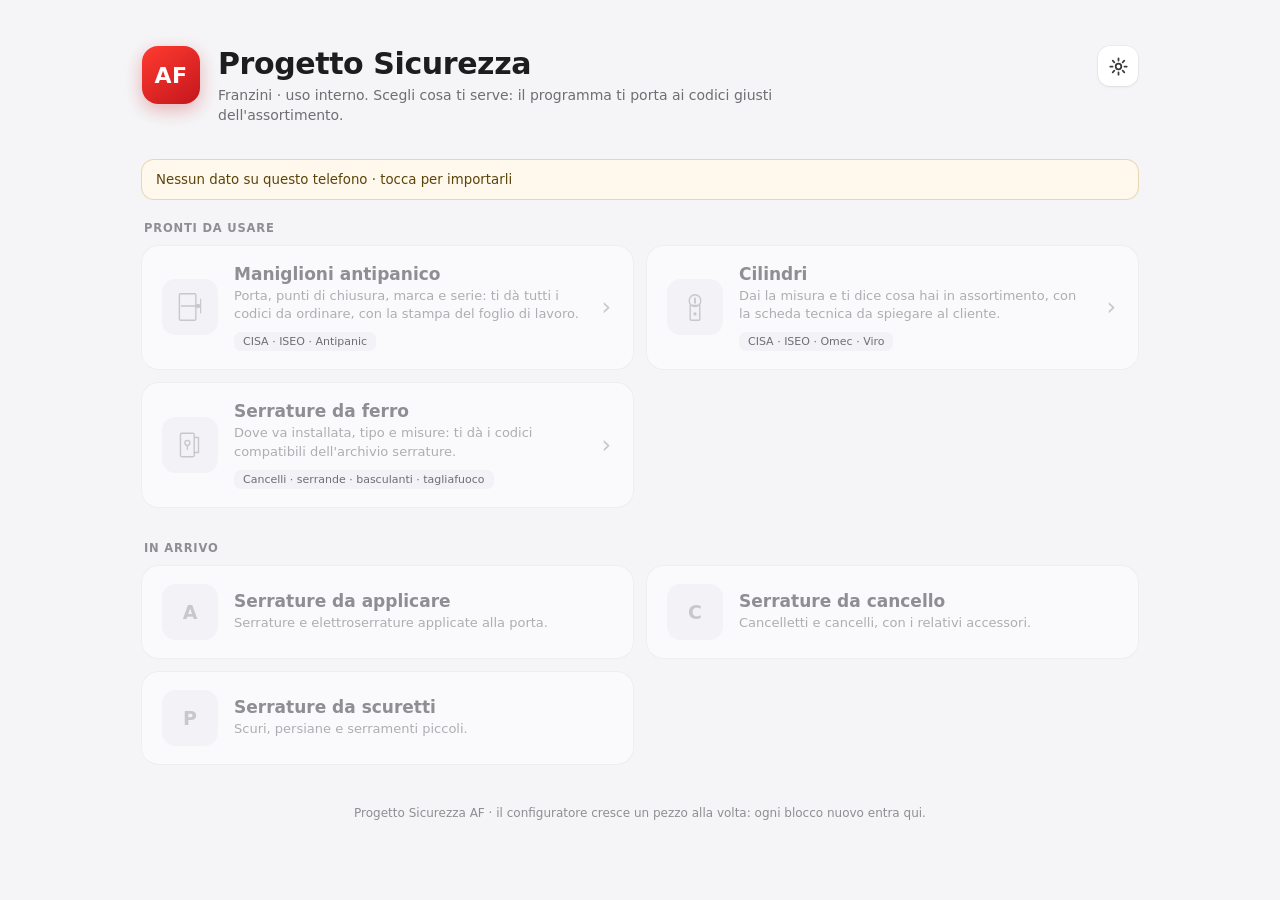
==== commit ad929dda: "Un file dati solo e pannello Opzioni al posto del riquadro in prima pagina - l'app legge progetto-si" ====
--- a/index.html
+++ b/index.html
@@ -24,10 +24,15 @@
    <h1>Progetto Sicurezza</h1>
    <p>Franzini · uso interno. Scegli cosa ti serve: il programma ti porta ai codici giusti dell'assortimento.</p>
   </div>
+  <button class="opz" id="apriopz" type="button" title="Opzioni">
+   <svg width="21" height="21" viewBox="0 0 24 24" fill="none" stroke="currentColor" stroke-width="2" stroke-linecap="round">
+    <circle cx="12" cy="12" r="3.2"/>
+    <path d="M12 2.6v2.6M12 18.8v2.6M21.4 12h-2.6M5.2 12H2.6M18.6 5.4l-1.8 1.8M7.2 16.8l-1.8 1.8M18.6 18.6l-1.8-1.8M7.2 7.2L5.4 5.4"/>
+   </svg>
+  </button>
  </header>
 
- <h2 class="sec">DATI</h2>
- <div id="dati"></div>
+ <button class="manca" id="manca" type="button" hidden>Nessun dato su questo telefono · tocca per importarli</button>
 
  <h2 class="sec">PRONTI DA USARE</h2>
  <div class="grid">
@@ -90,6 +95,16 @@
 
  <footer>Progetto Sicurezza AF · il configuratore cresce un pezzo alla volta: ogni blocco nuovo entra qui.</footer>
 </div>
+<div class="opzfondo" id="opzfondo" hidden></div>
+<aside class="opzpan" id="opzpan" hidden>
+ <div class="opzcap">
+  <h2>Opzioni</h2>
+  <button class="opzx" id="chiudiopz" type="button" aria-label="Chiudi">×</button>
+ </div>
+ <div id="dati"></div>
+ <div class="opzpie">Progetto Sicurezza AF · Franzini Annibale</div>
+</aside>
+
 <script src="./dati.js"></script>
 <script src="./dati-home.js"></script>
 <script src="./mobile.js"></script>
--- a/home.css
+++ b/home.css
@@ -48,3 +48,33 @@
   font-size:13.5px;max-width:86vw;line-height:1.4;text-align:center;z-index:90;
   box-shadow:0 10px 30px rgba(0,0,0,.3)}
 .af-toast.ok{background:#1d7a3a}
+
+/* ---------- testata con Opzioni ---------- */
+.home header{align-items:flex-start}
+.opz{width:40px;height:40px;border-radius:12px;flex:none;margin-left:auto;background:#fff;
+  color:#3a3a3c;display:flex;align-items:center;justify-content:center;border:none;cursor:pointer;
+  box-shadow:0 1px 3px rgba(0,0,0,.08),0 0 0 .5px rgba(0,0,0,.06)}
+.opz:active{background:#f0f0f4}
+
+/* avviso quando i dati mancano */
+.manca{display:block;width:100%;text-align:left;background:#fff8ec;color:#5c4409;border:none;
+  box-shadow:0 0 0 1px rgba(205,135,0,.28);border-radius:12px;padding:12px 14px;margin-bottom:22px;
+  font:600 13.5px/1.45 inherit;cursor:pointer}
+.manca:active{background:#fdf1dc}
+
+/* ---------- pannello opzioni ---------- */
+.opzfondo{position:fixed;inset:0;background:rgba(0,0,0,.38);z-index:75}
+.opzpan{position:fixed;z-index:80;right:0;top:0;bottom:0;width:min(440px,92vw);
+  background:#f5f5f7;overflow-y:auto;box-shadow:-10px 0 44px rgba(0,0,0,.26);
+  padding:calc(16px + env(safe-area-inset-top,0px)) 18px calc(20px + env(safe-area-inset-bottom,0px))}
+.opzcap{display:flex;align-items:center;margin-bottom:18px}
+.opzcap h2{font-size:21px;font-weight:700;letter-spacing:-.4px}
+.opzx{margin-left:auto;width:36px;height:36px;border-radius:18px;font-size:26px;line-height:1;
+  color:#8e8e93;background:rgba(0,0,0,.05);border:none;cursor:pointer}
+.opzpie{margin-top:26px;font-size:11.5px;color:#8e8e93;text-align:center}
+.opzpan .dcard{margin-bottom:16px}
+@media (max-width:520px){
+  .opzpan{left:0;right:0;top:auto;width:auto;max-height:88dvh;border-radius:20px 20px 0 0;
+    box-shadow:0 -12px 44px rgba(0,0,0,.26)}
+}
+.manca[hidden]{display:none}
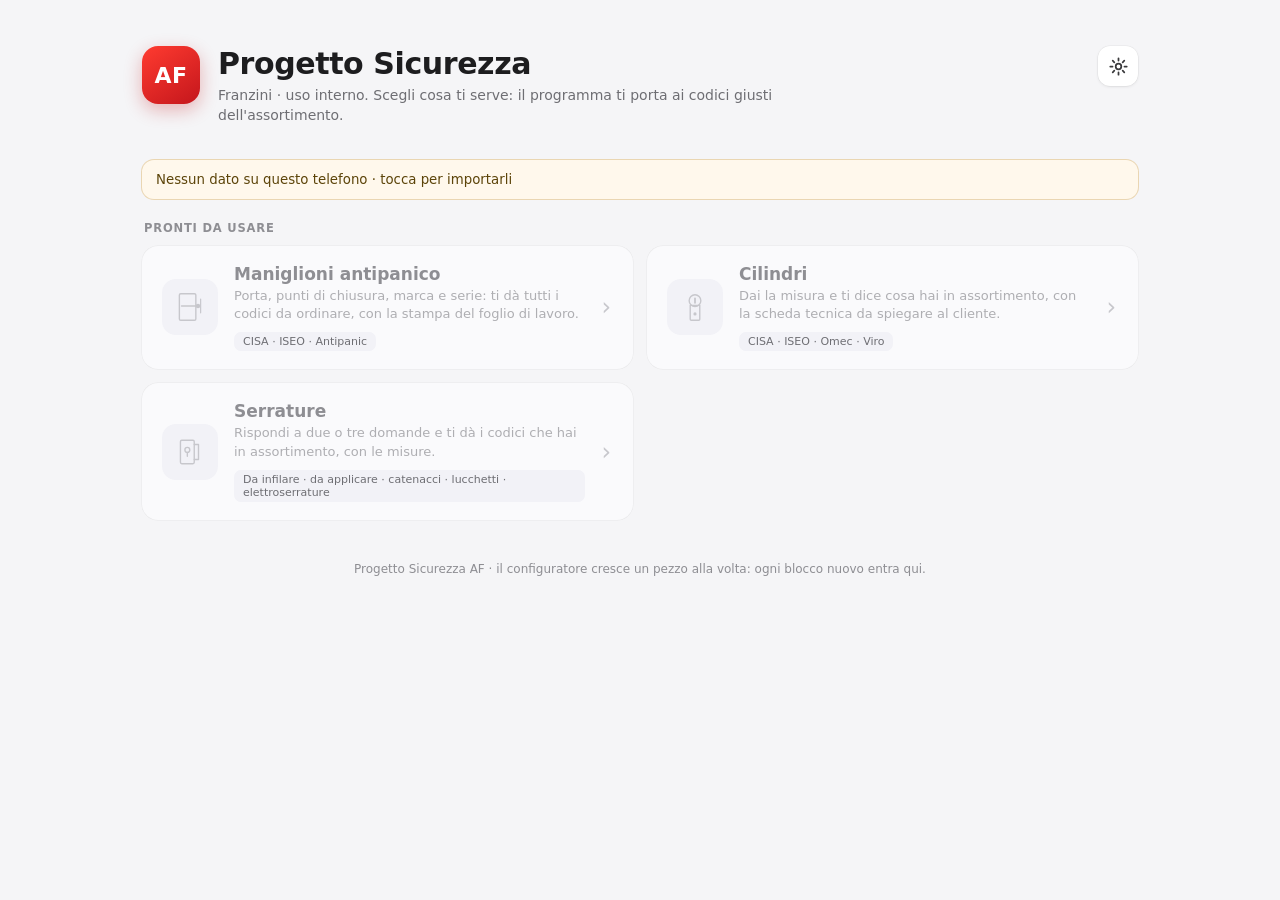
==== commit ff11db55: "Il modulo si chiama Serrature, non piu Serrature da ferro Dentro ci sono tutte: da infilare, da appl" ====
--- a/index.html
+++ b/index.html
@@ -77,21 +77,15 @@
     </svg>
    </div>
    <div class="tx">
-    <b>Serrature da ferro</b>
-    <p>Dove va installata, tipo e misure: ti dà i codici compatibili dell'archivio serrature.</p>
-    <span class="tag">Cancelli · serrande · basculanti · tagliafuoco</span>
+    <b>Serrature</b>
+    <p>Rispondi a due o tre domande e ti dà i codici che hai in assortimento, con le misure.</p>
+    <span class="tag">Da infilare · da applicare · catenacci · lucchetti · elettroserrature</span>
    </div>
    <span class="go">›</span>
   </a>
 
  </div>
 
- <h2 class="sec">IN ARRIVO</h2>
- <div class="grid">
-  <div class="mod soon"><div class="ic">A</div><div class="tx"><b>Serrature da applicare</b><p>Serrature e elettroserrature applicate alla porta.</p></div></div>
-  <div class="mod soon"><div class="ic">C</div><div class="tx"><b>Serrature da cancello</b><p>Cancelletti e cancelli, con i relativi accessori.</p></div></div>
-  <div class="mod soon"><div class="ic">P</div><div class="tx"><b>Serrature da scuretti</b><p>Scuri, persiane e serramenti piccoli.</p></div></div>
- </div>
 
  <footer>Progetto Sicurezza AF · il configuratore cresce un pezzo alla volta: ogni blocco nuovo entra qui.</footer>
 </div>
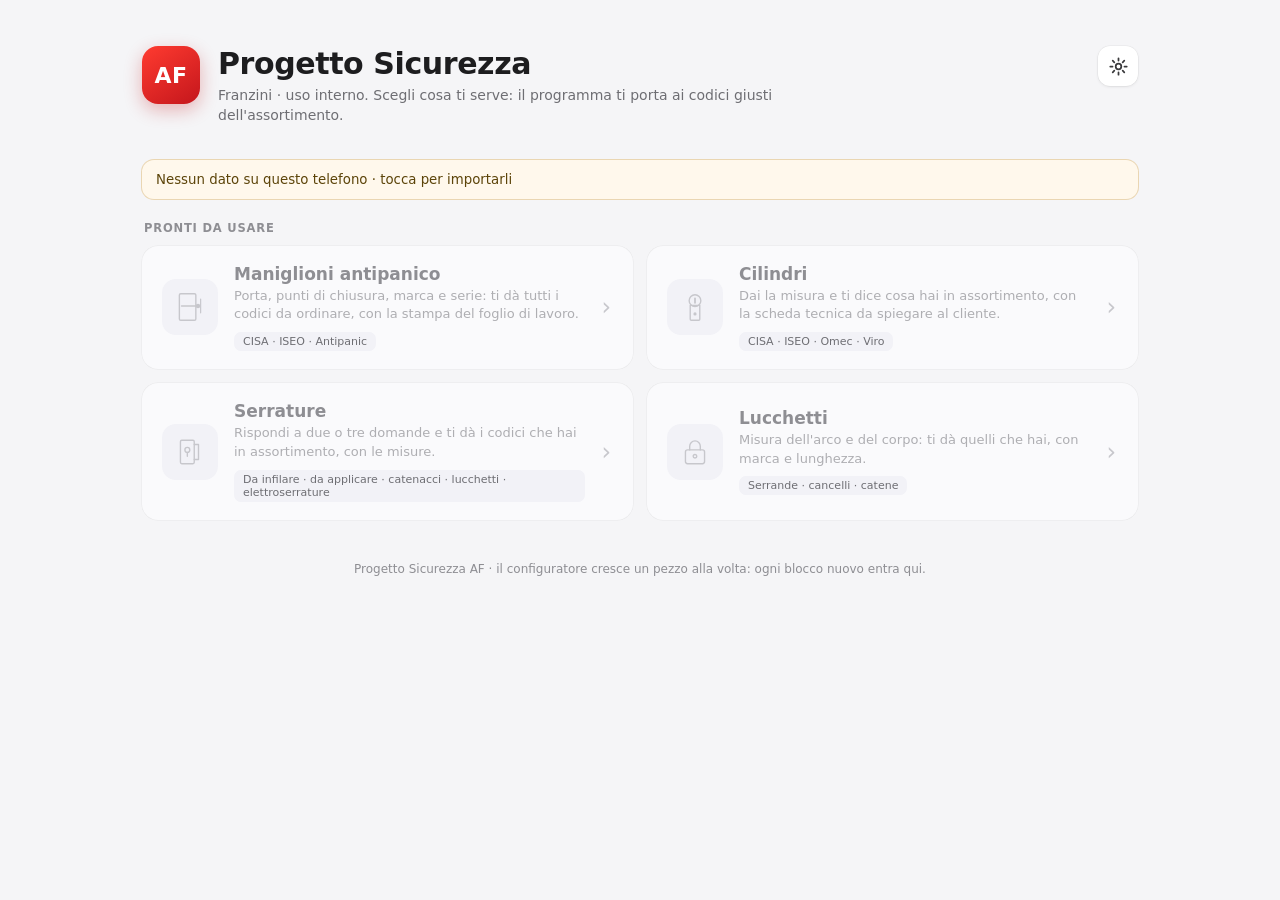
==== commit 44e03c30: "Le domande delle serrature nell'ordine del banco, e i lucchetti su una pagina loro Domande riordinat" ====
--- a/index.html
+++ b/index.html
@@ -83,6 +83,21 @@
    </div>
    <span class="go">›</span>
   </a>
+  <a class="mod" href="lucchetti/index.html">
+   <div class="ic">
+    <svg viewBox="0 0 64 64" fill="none" stroke="currentColor" stroke-width="2.6" stroke-linecap="round" stroke-linejoin="round">
+     <rect x="14" y="28" width="36" height="26" rx="4"/>
+     <path d="M22 28v-7a10 10 0 0 1 20 0v7"/>
+     <circle cx="32" cy="40" r="3.4"/>
+    </svg>
+   </div>
+   <div class="tx">
+    <b>Lucchetti</b>
+    <p>Misura dell'arco e del corpo: ti dà quelli che hai, con marca e lunghezza.</p>
+    <span class="tag">Serrande · cancelli · catene</span>
+   </div>
+   <span class="go">›</span>
+  </a>
 
  </div>
 
